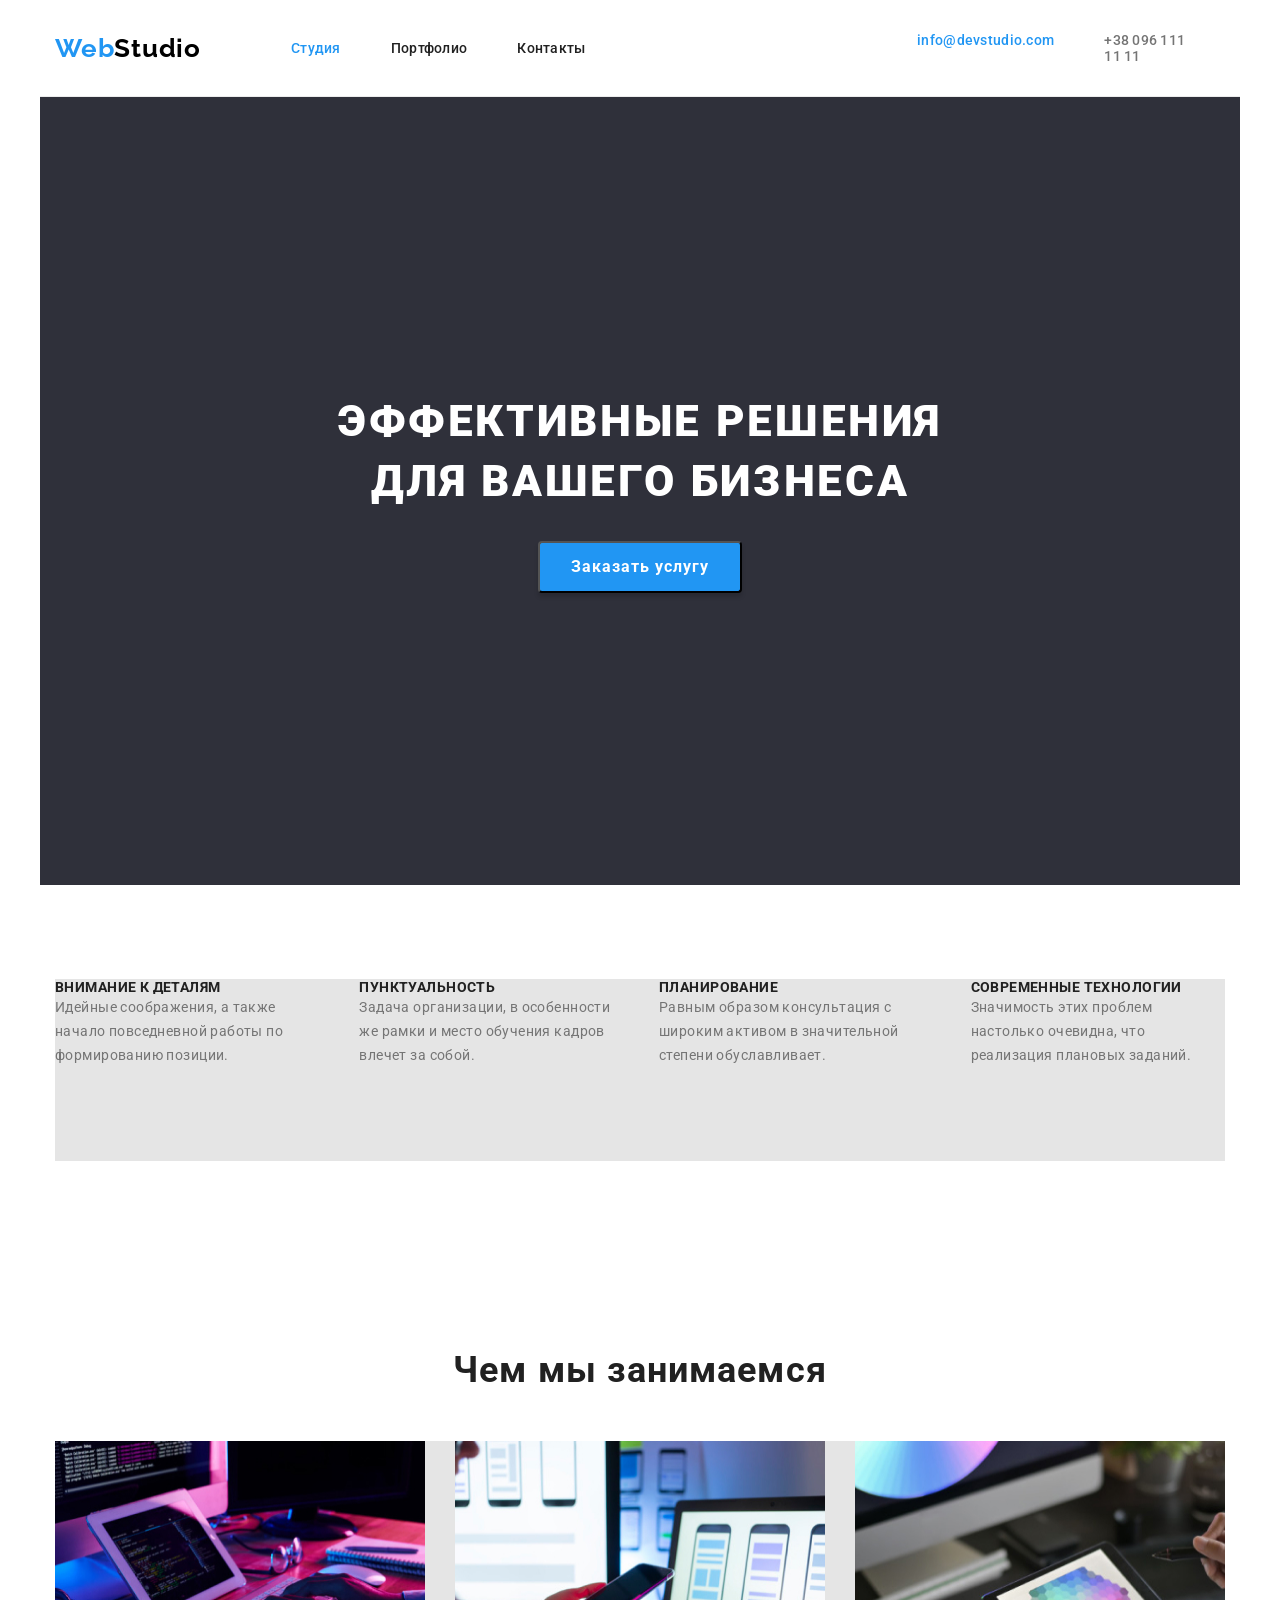
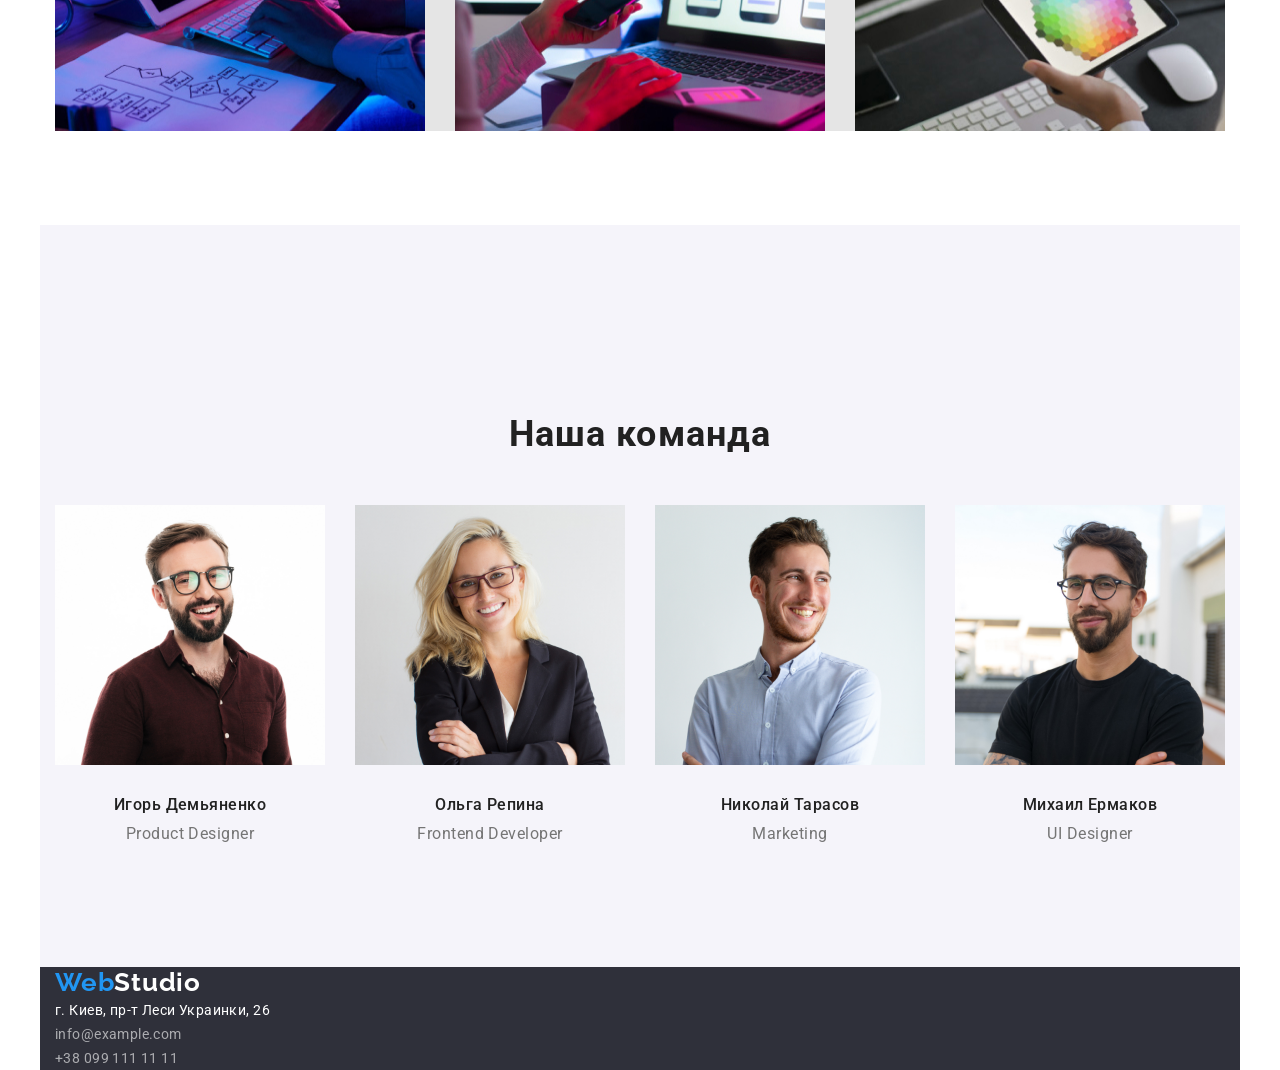
==== index.html @ 2b7ac7b2 "HW-03 draft one" ====
<!DOCTYPE html>
<html lang="ru">
  <head>
    <meta charset="UTF-8" />
    <meta http-equiv="X-UA-Compatible" content="IE=edge" />
    <meta name="viewport" content="width=device-width, initial-scale=1.0" />
    <title>WebStudio</title>
    <!-- Fonts start -->
    <link rel="preconnect" href="https://fonts.googleapis.com" />
    <link rel="preconnect" href="https://fonts.gstatic.com" crossorigin />
    <link
      href="https://fonts.googleapis.com/css2?family=Raleway:wght@700&family=Roboto:wght@400;500;700;900&display=swap"
      rel="stylesheet"
    />
    <!-- Fonts end -->
    <!-- Normalize start -->
    <link
      rel="stylesheet"
      href="https://cdnjs.cloudflare.com/ajax/libs/modern-normalize/1.1.0/modern-normalize.min.css"
      integrity="sha512-wpPYUAdjBVSE4KJnH1VR1HeZfpl1ub8YT/NKx4PuQ5NmX2tKuGu6U/JRp5y+Y8XG2tV+wKQpNHVUX03MfMFn9Q=="
      crossorigin="anonymous"
      referrerpolicy="no-referrer"
    />
    <!-- Normalize end -->
    <link rel="stylesheet" href="./scc/styles.css" />
  </head>
  <body>
    <!-- Header section -->
    <header class="header">
      <div class="container header-container">
        <a class="logo link" href="/" lang="en">Web<span class="lg">Studio</span></a>
        <nav class="header-nav">
          <ul class="header-list list">
            <li class="header-item">
              <a class="header-link header-link-current link" href="">Студия</a>
            </li>
            <li class="header-item">
              <a class="header-link link" href="./portfolio.html">Портфолио</a>
            </li>
            <li class="header-item">
              <a class="header-link link" href="">Контакты</a>
            </li>
          </ul>
        </nav>
        <ul class="header-cnt list">
          <li class="header-cnt item">
            <a class="header-mail header-link-current link" href="mailto:info@devstudio.com"
              >info@devstudio.com</a
            >
          </li>
          <li class="header-cnt item">
            <a class="header-phone link" href="tel:+380961111111">+38 096 111 11 11</a>
          </li>
        </ul>
      </div>
    </header>
    <!-- Main section-->
    <main>
      <!-- Hero section-->
      <section class="hero section">
        <div class="container ctn">
          <h1 class="main-title">
            Эффективные решения <br />
            для вашего бизнеса
          </h1>
          <button class="hero-btn" type="button">Заказать услугу</button>
        </div>
      </section>
      <!-- Features section-->
      <section class="features section">
        <div class="container">
          <!-- Логический подзаголовок СКРЫТ-->
          <h2 class="visually-hidden">Особенности</h2>
          <ul class="features-list list">
            <li class="features-item">
              <h3 class="features-subtitle">Внимание к деталям</h3>
              <p class="features-descript">
                Идейные соображения, а также начало повседневной работы по формированию позиции.
              </p>
            </li>
            <li class="features-item">
              <h3 class="features-subtitle">Пунктуальность</h3>
              <p class="features-descript">
                Задача организации, в особенности же рамки и место обучения кадров влечет за собой.
              </p>
            </li>
            <li class="features-item">
              <h3 class="features-subtitle">Планирование</h3>
              <p class="features-descript">
                Равным образом консультация с широким активом в значительной степени обуславливает.
              </p>
            </li>
            <li class="features-item">
              <h3 class="features-subtitle">Современные технологии</h3>
              <p class="features-descript">
                Значимость этих проблем настолько очевидна, что реализация плановых заданий.
              </p>
            </li>
          </ul>
        </div>
      </section>
      <!-- Affairs sektion-->
      <section class="affair section">
        <div class="container">
          <h2 class="affairs-title">Чем мы занимаемся</h2>
          <ul class="affairs-list list">
            <li class="affairs-list item">
              <img
                class="affairs-img"
                src="./images/affairs/box-1.jpg"
                alt="Разработка алгоритмов"
                width="370"
                height="290"
              />
            </li>
            <li class="affairs-list item">
              <img
                class="affairs-img"
                src="./images/affairs/box-2.jpg"
                alt="Разработка для гаджетов"
                width="370"
                height="290"
              />
            </li>
            <li class="affairs-list item">
              <img
                class="affairs-img"
                src="./images/affairs/box-3.jpg"
                alt="Подбор цветовой гаммы"
                width="370"
                height="290"
              />
            </li>
          </ul>
        </div>
      </section>
      <!-- Team section-->
      <section class="team section">
        <div class="container">
          <h2 class="team-title">Наша команда</h2>
          <ul class="team-list list">
            <li class="team-list-item">
              <img
                class="team-img"
                src="./images/team/member-1.jpg"
                alt=""
                width="270"
                height="260"
              />
              <div class="team-wrapper">
                <h3 class="team-list-subtitle">Игорь Демьяненко</h3>
                <p class="team-descript" lang="en">Product Designer</p>
              </div>
            </li>
            <li class="team-list-item">
              <img
                class="team-img"
                src="./images/team/member-2.jpg"
                alt=""
                width="270"
                height="260"
              />
              <div class="team-wrapper">
                <h3 class="team-list-subtitle">Ольга Репина</h3>
                <p class="team-descript" lang="en">Frontend Developer</p>
              </div>
            </li>
            <li class="team-list-item">
              <img
                class="team-img"
                src="./images/team/member-3.jpg"
                alt=""
                width="270"
                height="260"
              />
              <div class="team-wrapper">
                <h3 class="team-list-subtitle">Николай Тарасов</h3>
                <p class="team-descript" lang="en">Marketing</p>
              </div>
            </li>
            <li class="team-list-item">
              <img
                class="team-img"
                src="./images/team/member-4.jpg"
                alt=""
                width="270"
                height="260"
              />
              <div class="team-wrapper">
                <h3 class="team-list-subtitle">Михаил Ермаков</h3>
                <p class="team-descript" lang="en">UI Designer</p>
              </div>
            </li>
          </ul>
        </div>
      </section>
    </main>
    <!-- Footer section -->
    <footer class="footer">
      <div class="container">
        <a class="logo link" href="/" lang="en">Web<span class="f-lg">Studio</span></a>
        <address class="address">
          <ul class="address-list list">
            <li class="address-item">
              <a href="" class="address-add ft-lk-current link">г. Киев, пр-т Леси Украинки, 26</a>
            </li>
            <li class="address-item">
              <a class="address-mail ft-lk-current link" href="mailto:info@example.com"
                >info@example.com</a
              >
            </li>
            <li class="address-item">
              <a class="address-phone ft-lk-current link" href="tel:+380991111111"
                >+38 099 111 11 11</a
              >
            </li>
          </ul>
        </address>
      </div>
    </footer>
  </body>
</html>
---- scc/styles.css ----
:root {
    /* fonts */
    --main-font: "Roboto", sans-serif;
    --secondary-font: "Raleway", sans-serif;

    /* text colors */
    --main-txt-cl:#212121;
    --secondary-cl: #757575;
    --accent-cl:#2196F3;
    --btn-txt-cl:#ffffff;

    /* bg colors */
    --light-bg-cl: #E5E5E5;
    --blond-bg-cl: #F5F4FA;
    --dark-bg-cl: #2F303A;
    
    /* other */

}
body{
    font-family: var(--main-font);
    color: var(--main-txt-cl);
}

    /* reset styles */
    h1,
    h2,
    h3,
    h4,
    h5,
    h6,
    p {
        margin: 0;
    }

    img {
    display: block;
    }

.link {
    text-decoration: none;
    color: currentColor;
}

.list {
    list-style: none; 
    padding: 0;
    margin: 0;
}


/* base styles */
.container {
    width: 1200px;
    padding-right: 15px;
    padding-left: 15px;
    margin-right: auto;
    margin-left: auto;

    /* outline: 2px solid red;
    outline-offset: -2px; */
}    

.section {
    padding-top: 94px;
    padding-bottom: 94px;
    /* margin: 0; */
    /* box-sizing: border-box; */
    /* outline: 8px solid rgb(71, 77, 255); */
}

.visually-hidden {
  position: absolute;
  width: 1px;
  height: 1px;
  margin: -1px;
  border: 0;
  padding: 0;
  
  white-space: nowrap;
  clip-path: inset(100%);
  clip: rect(0 0 0 0);
  overflow: hidden;
}

 /* 
==================
     Header
=================
*/ 

.header-container {
    display: flex;
    align-items: center;

    border-bottom-width: 1px;
    border-bottom-style: solid;
    border-bottom-color: #ECECEC;
}

.logo {
    margin-right: 90px;
    /* margin-left: 200px; */
    font-family: var(--secondary-font);
    font-weight: 700;
    font-size: 26px;
    line-height: calc(31 / 26);
    letter-spacing: 0.03em;
    color: var(--accent-cl);
} 

.lg{
    color: #000000;
} 

.header-nav{
    /* margin-right: 330px; */
    margin-right: auto;     
}

.header-list {
    display: flex;
    gap: 50px;
}

/* заменим на gap  в header-list */
/* .header-item {
    margin-right: 50px;
}

.header-item:last-child {
    margin-right: 0;
} */

.header-cnt {
    display: flex;
}

.header-link,
.header-mail {
    padding-top: 32px;
    padding-bottom: 32px;
    font-weight: 500;
    font-size: 14px;
    line-height: calc(16 / 14);
    letter-spacing: 0.02em;
    color: var(--main-txt-cl);
}

.header-link:hover,
.header-link:focus, 
.header-phone:hover,
.header-phone:focus {
    color: var(--accent-cl);
}

.header-link-current {
    color: var(--accent-cl);
}

.header-phone {
    padding-top: 32px;
    padding-bottom: 32px;
    font-weight: 500;
    font-size: 14px;
    line-height: calc(16 / 14);
    letter-spacing: 0.02em; 
    color: var(--secondary-cl);
}

.header-mail {
    margin-right: 50px;
}

/* 
     MAIN
==================
Hero section
=================
*/ 

.hero {
    /* height: 600px; */
    /* text-align: center; */
    /* padding: 200px 200px; */
    /* height: 600px; */
    /* margin-bottom: 97px; */
    width: 1200px;
    margin-right: auto;
    margin-left: auto;

    background-color: var(--dark-bg-cl);         
}

.ctn {
    height: 600px;
    text-align: center;
    /* outline: 2px solid teal; */    
}

.main-title {
    padding-top: 200px;
    /* padding-bottom: 280px; */
    margin-bottom: 30px;
    font-weight: 900;
    font-size: 44px;
    line-height: calc(60 / 44);     
    letter-spacing: 0.06em;
    text-transform: uppercase; 
    color: #FFFFFF;
}

.hero-btn:hover,
.hero-btn:focus {
    visibility: hidden;
}
/* кнопка не наследует шрифты */
.hero-btn {
    max-width: 250px;
    min-width: 200px;
    min-height: 50px;
    padding: 9px 31px; 
    /* margin-top: 30px; */
    font-family: inherit;
    font-weight: 700;
    font-size: 16px;
    line-height: calc(30 / 16);    
    /* text-align: center; */
    letter-spacing: 0.06em;
    color: var(--btn-txt-cl);
    background-color: var(--accent-cl);
    cursor: pointer;  

    box-shadow: 0px 4px 4px rgba(0, 0, 0, 0.15);    
    border-radius: 4px; 
}


 
 /* ============
 Features section
=================
*/  

.features {
    width: 1200px;
    margin-right: auto;
    margin-left: auto;
}

.features-list {
    display: flex;
    /* justify-content: space-between;  */
    gap: 30px;
    background-color: var(--light-bg-cl);

    /* padding-top: 97px;
    padding-bottom: 94px; 
    width: 1200px;
    Width: 1170px;
    margin-right: auto;
    margin-left: auto;  */
}


.ftr-items {
    text-align: justify;  
    padding: 0;
    /* justify-content: space-between; */
    align-items: center;
} 

.features-subtitle {
    font-weight: 700;
    font-size: 14px;
    line-height: calc (16 \ 14);
    letter-spacing: 0.03em;
    text-transform: uppercase;
    color: var(--main-txt-cl);
}
 
.features-descript { 
    padding-bottom: 94px;
    /* font-weight: 400; */
    font-size: 14px;
    line-height: calc(24 / 14);
    letter-spacing: 0.03em; 
    color: var(--secondary-cl);
}

/* 
==================
 Affairs section
=================
*/ 

.affair {
    width: 1200px;

    margin-right: auto;
    margin-left: auto;
}

.affairs-list {
    display: flex;
    gap: 30px;
    /* padding-top: 94px;
    padding-bottom: 94px; */
    background-color: var(--light-bg-cl);
}

.affairs-title {
margin-bottom: 50px;
font-weight: 700;
font-size: 36px;
line-height: calc(42 / 36);
text-align: center;
letter-spacing: 0.03em;
color: var(--main-txt-cl);
}
/*   
.affairs-img {
    margin-bottom: 94px;
} */

/* 
==================
 team section
=================
*/

.team {
    width: 1200px;
    margin-right: auto;
    margin-left: auto;
    background-color: var(--blond-bg-cl);
}

.team-list {
    display: flex;
    gap: 30px;
}

.team-title {
    margin-top: 94px;
    margin-bottom: 50px; 
    font-weight: 700;
    font-size: 36px;
    line-height: calc(42 / 36);
    text-align: center;
    letter-spacing: 0.03em;
    color: var(--main-txt-cl);
}

/* .tl-item {
    width: 270px;
    height: 370px;
    text-align: center;      
} */

/* .team-img {
    margin-bottom: 0;
}  */

.team-wrapper{
    padding-top: 30px;
    padding-right: 5px;
    padding-bottom: 30px;
    padding-left: 5px; 

    text-align: center;  
    /* outline: 2px solid green; */
} 



.team-list-subtitle {
    margin-bottom: 10px;
    font-weight: 500;
    font-size: 16px;
    line-height: calc(19 / 16);
    /* text-align: center; */
    letter-spacing: 0.03em;
    color: var(--main-txt-cl);
}

.team-descript {
    /* font-weight: 400; */
    font-size: 16px;
    line-height: calc(19 / 16);
    /* text-align: center; */
    letter-spacing: 0.03em; 
    color: var(--secondary-cl);
} 

/* 
==================
 footer
=================
*/ 
.footer {
    width: 1200px;
    margin-right: auto;
    margin-left: auto;
    background-color: var(--dark-bg-cl);
}

/* .logo {
    font-weight: 700;
    font-size: 26px;
    line-height: cacl(31 / 26);
    letter-spacing: 0.03em;
    color: #2196F3;
} */

.f-lg {
    color: #FFFFFF;
}

.address{
    font-style: normal;
    /* visibility: hidden; */
}

.address-add {
    /* font-weight: 400; */
    font-size: 14px;
    line-height:calc(24 / 14);
    letter-spacing: 0.03em;
    color: #FFFFFF;
}

.address-mail,
.address-phone {
    /* font-weight: 400; */
    font-size: 14px;
    line-height: calc(24 / 14);
    letter-spacing: 0.03em;
    color: rgba(255, 255, 255, 0.6);
}

.address-add:hover,
.address-add:focus, 
.address-mail:hover,
.address-mail:focus, 
.address-phone:hover,
.address-phone:focus {
    color: var(--accent-cl);
}

/* 
==================
==================
 Portfolio page
=================
    Main section
================== 
    Portfolio section
==================
    fiters part
==================   
*/

.portfolio {
    width: 1200px;
    margin-right: auto;
    margin-left: auto;
    background-color: var(--blond-bg-cl);
}

.filters-list {
    display: flex;
    gap: 8px;
    /* width: 611px; */
    height: 54px;
    justify-content: center;
    /* width: 610px;
    height: 55px; */
    /* justify-content: space-between; */
    /* align-items: flex-start;  */
    margin-top: 0;
    margin-bottom: 0;
    }

.fl-btn {
    font-family: inherit;
    font-weight: 500;
    font-size: 16px;
    line-height: calc(26 / 16);
    text-align: center;
    letter-spacing: 0.03em;
    color: var(--main-txt-cl);
    background: var(--blond-bg-cl);
    cursor: pointer;
    display: inline-block;
    /* max-width: 100px;
    min-width: 70px;
    min-height: 40px;      */
    box-shadow: 0px 3px 1px rgba(0, 0, 0, 0.1), 0px 1px 2px rgba(0, 0, 0, 0.08), 0px 2px 2px rgba(0, 0, 0, 0.12);
    padding: 5px 21px;
    border-radius: 4px;    
    /* margin-right: 0px; */
} 

.fl-btn:hover,
.fl-btn:focus {
    color: var(--btn-txt-cl);
    background-color: var(--accent-cl);    
}



/* 
==================
    projects part
=================
*/ 

.pf-lists {
  display: flex;
  /* Make a flex container multiline */
  flex-wrap: wrap;
  /* Set gap between rows and columns */
  gap: 30px;
  padding: 0;
  list-style: none;
}

.wrapper{
    padding-top: 30px;
    padding-right: 5px;
    padding-bottom: 30px;
    padding-left: 5px;

    border-bottom-width: 1px;
    border-bottom-style: solid;
    border-bottom-color: #EEEEEE;
    
    /* outline: 2px solid green; */
}

.item {
  /*  Set the width of the elements  */
  flex-basis: calc((100% - 60px) / 3);
  
  /* padding: 10px;
  background-color: #fff;
  border-radius: 4px;
  box-shadow: 0px 2px 1px -1px rgba(0, 0, 0, 0.2),
    0px 1px 1px 0px rgba(0, 0, 0, 0.14), 0px 1px 3px 0px rgba(0, 0, 0, 0.12); */
}




.pf-list-subtitle {
    font-weight: 700;
    font-size: 18px;
    line-height: calc(36 /18);
    letter-spacing: 0.06em;
    color: var(--main-txt-cl);
}

.pf-descript {
    /* font-weight: 400; */
    font-size: 16px;
    line-height: calc(30 / 16); 
    letter-spacing: 0.03em; 
    color: var(--secondary-cl);
}
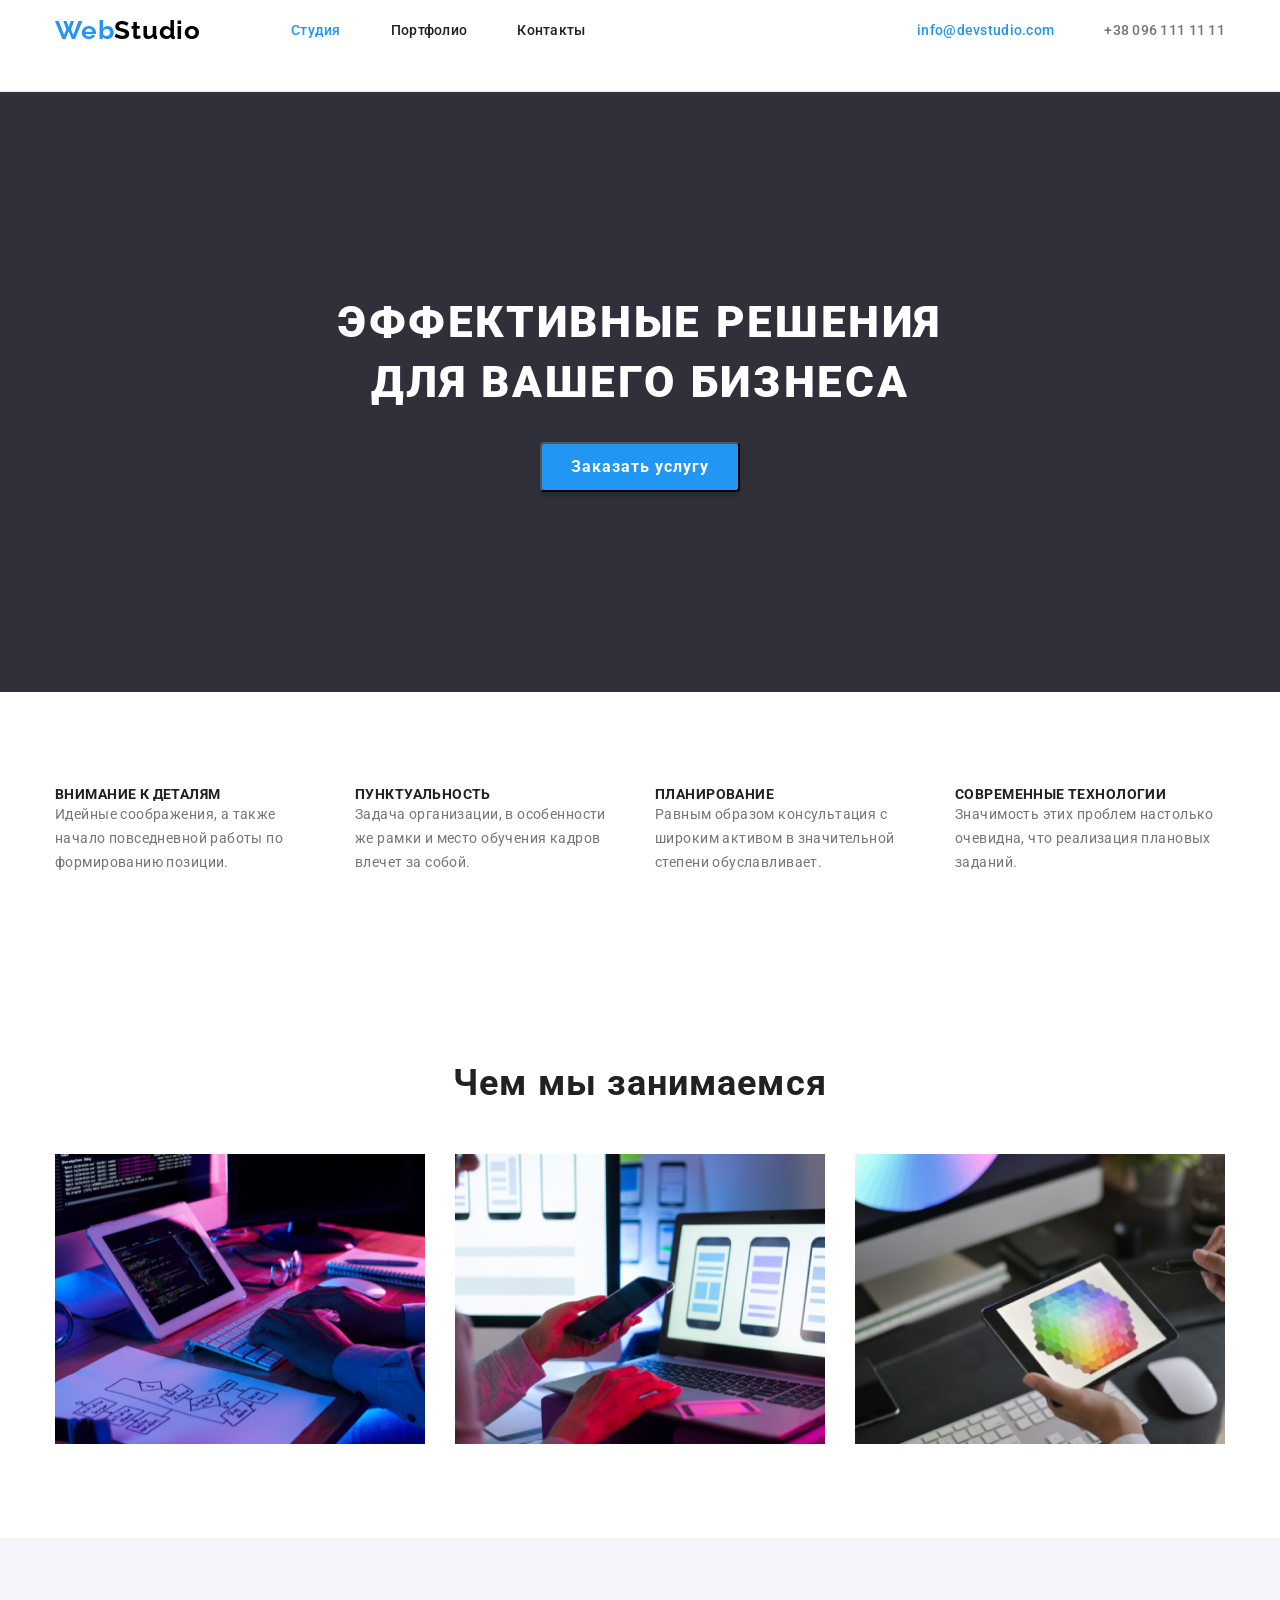
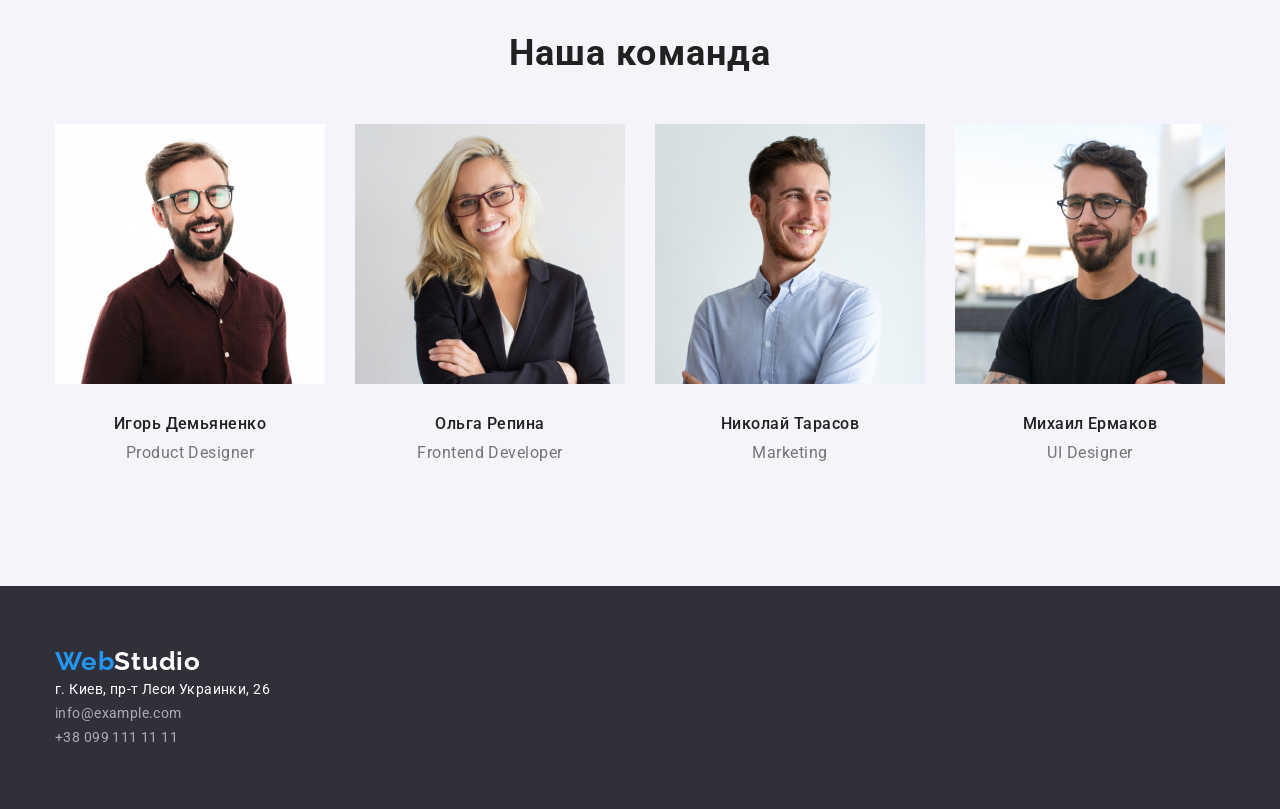
==== commit f13f00b4: "hw-03 draft two" ====
--- a/index.html
+++ b/index.html
@@ -43,12 +43,12 @@
           </ul>
         </nav>
         <ul class="header-cnt list">
-          <li class="header-cnt item">
+          <li class="header-cnt-item">
             <a class="header-mail header-link-current link" href="mailto:info@devstudio.com"
               >info@devstudio.com</a
             >
           </li>
-          <li class="header-cnt item">
+          <li class="header-cnt-item">
             <a class="header-phone link" href="tel:+380961111111">+38 096 111 11 11</a>
           </li>
         </ul>
--- a/scc/styles.css
+++ b/scc/styles.css
@@ -64,8 +64,7 @@
 .section {
     padding-top: 94px;
     padding-bottom: 94px;
-    /* margin: 0; */
-    /* box-sizing: border-box; */
+   
     /* outline: 8px solid rgb(71, 77, 255); */
 }
 
@@ -89,13 +88,17 @@
 =================
 */ 
 
-.header-container {
-    display: flex;
-    align-items: center;
-
+.header {
+    padding-top: 15px;
+    padding-bottom: 45px;
     border-bottom-width: 1px;
     border-bottom-style: solid;
     border-bottom-color: #ECECEC;
+}
+
+.header-container {
+    display: flex;
+    align-items: center;
 }
 
 .logo {
@@ -122,15 +125,6 @@
     display: flex;
     gap: 50px;
 }
-
-/* заменим на gap  в header-list */
-/* .header-item {
-    margin-right: 50px;
-}
-
-.header-item:last-child {
-    margin-right: 0;
-} */
 
 .header-cnt {
     display: flex;
@@ -180,26 +174,21 @@
 */ 
 
 .hero {
-    /* height: 600px; */
-    /* text-align: center; */
-    /* padding: 200px 200px; */
-    /* height: 600px; */
-    /* margin-bottom: 97px; */
-    width: 1200px;
-    margin-right: auto;
-    margin-left: auto;
+    padding-top: 200px;
+    padding-bottom: 200px;   
 
     background-color: var(--dark-bg-cl);         
 }
 
 .ctn {
-    height: 600px;
-    text-align: center;
-    /* outline: 2px solid teal; */    
+    height: 200px;
+    width: 700px;
+    text-align: center;  
+    /* outline: 2px solid teal;     */
 }
 
 .main-title {
-    padding-top: 200px;
+    /* padding-top: 200px; */
     /* padding-bottom: 280px; */
     margin-bottom: 30px;
     font-weight: 900;
@@ -219,7 +208,7 @@
     max-width: 250px;
     min-width: 200px;
     min-height: 50px;
-    padding: 9px 31px; 
+    /* padding: 9px 31px;  */
     /* margin-top: 30px; */
     font-family: inherit;
     font-weight: 700;
@@ -235,40 +224,21 @@
     border-radius: 4px; 
 }
 
-
  
  /* ============
  Features section
 =================
 */  
 
-.features {
-    width: 1200px;
-    margin-right: auto;
-    margin-left: auto;
-}
-
 .features-list {
     display: flex;
-    /* justify-content: space-between;  */
     gap: 30px;
-    background-color: var(--light-bg-cl);
-
-    /* padding-top: 97px;
-    padding-bottom: 94px; 
-    width: 1200px;
-    Width: 1170px;
-    margin-right: auto;
-    margin-left: auto;  */
-}
-
-
-.ftr-items {
-    text-align: justify;  
-    padding: 0;
-    /* justify-content: space-between; */
-    align-items: center;
-} 
+    /* background-color: var(--light-bg-cl); */
+}
+
+.features-item {
+    width: 270px;
+}
 
 .features-subtitle {
     font-weight: 700;
@@ -280,8 +250,6 @@
 }
  
 .features-descript { 
-    padding-bottom: 94px;
-    /* font-weight: 400; */
     font-size: 14px;
     line-height: calc(24 / 14);
     letter-spacing: 0.03em; 
@@ -294,19 +262,10 @@
 =================
 */ 
 
-.affair {
-    width: 1200px;
-
-    margin-right: auto;
-    margin-left: auto;
-}
-
 .affairs-list {
     display: flex;
     gap: 30px;
-    /* padding-top: 94px;
-    padding-bottom: 94px; */
-    background-color: var(--light-bg-cl);
+   /* background-color: var(--light-bg-cl); */
 }
 
 .affairs-title {
@@ -318,10 +277,6 @@
 letter-spacing: 0.03em;
 color: var(--main-txt-cl);
 }
-/*   
-.affairs-img {
-    margin-bottom: 94px;
-} */
 
 /* 
 ==================
@@ -330,10 +285,7 @@
 */
 
 .team {
-    width: 1200px;
-    margin-right: auto;
-    margin-left: auto;
-    background-color: var(--blond-bg-cl);
+   background-color: var(--blond-bg-cl);
 }
 
 .team-list {
@@ -342,7 +294,6 @@
 }
 
 .team-title {
-    margin-top: 94px;
     margin-bottom: 50px; 
     font-weight: 700;
     font-size: 36px;
@@ -351,16 +302,6 @@
     letter-spacing: 0.03em;
     color: var(--main-txt-cl);
 }
-
-/* .tl-item {
-    width: 270px;
-    height: 370px;
-    text-align: center;      
-} */
-
-/* .team-img {
-    margin-bottom: 0;
-}  */
 
 .team-wrapper{
     padding-top: 30px;
@@ -371,8 +312,6 @@
     text-align: center;  
     /* outline: 2px solid green; */
 } 
-
-
 
 .team-list-subtitle {
     margin-bottom: 10px;
@@ -399,9 +338,8 @@
 =================
 */ 
 .footer {
-    width: 1200px;
-    margin-right: auto;
-    margin-left: auto;
+    padding-top: 60px;
+    padding-bottom: 60px;
     background-color: var(--dark-bg-cl);
 }
 
@@ -461,28 +399,18 @@
 ==================   
 */
 
-.portfolio {
-    width: 1200px;
-    margin-right: auto;
-    margin-left: auto;
-    background-color: var(--blond-bg-cl);
-}
-
 .filters-list {
     display: flex;
     gap: 8px;
     /* width: 611px; */
     height: 54px;
     justify-content: center;
-    /* width: 610px;
-    height: 55px; */
-    /* justify-content: space-between; */
-    /* align-items: flex-start;  */
     margin-top: 0;
-    margin-bottom: 0;
+    margin-bottom: 50px;
     }
 
 .fl-btn {
+    /* height: 38px; */
     font-family: inherit;
     font-weight: 500;
     font-size: 16px;
@@ -493,13 +421,10 @@
     background: var(--blond-bg-cl);
     cursor: pointer;
     display: inline-block;
-    /* max-width: 100px;
-    min-width: 70px;
-    min-height: 40px;      */
+   
     box-shadow: 0px 3px 1px rgba(0, 0, 0, 0.1), 0px 1px 2px rgba(0, 0, 0, 0.08), 0px 2px 2px rgba(0, 0, 0, 0.12);
     padding: 5px 21px;
     border-radius: 4px;    
-    /* margin-right: 0px; */
 } 
 
 .fl-btn:hover,
@@ -507,7 +432,6 @@
     color: var(--btn-txt-cl);
     background-color: var(--accent-cl);    
 }
-
 
 
 /* 
@@ -527,15 +451,26 @@
 }
 
 .wrapper{
-    padding-top: 30px;
-    padding-right: 5px;
-    padding-bottom: 30px;
-    padding-left: 5px;
+    padding-top: 20px;
+    padding-right: 24px;
+    padding-bottom: 20px;
+    padding-left: 24px; 
+
+    border-top-width: 1px;
+    border-top-style: solid;
+    border-top-color: #EEEEEE;
+
+    border-right-width: 1px;
+    border-right-style: solid;
+    border-right-color: #EEEEEE;
 
     border-bottom-width: 1px;
     border-bottom-style: solid;
     border-bottom-color: #EEEEEE;
-    
+
+    border-left-width: 1px;
+    border-left-style: solid;
+    border-left-color: #EEEEEE;     
     /* outline: 2px solid green; */
 }
 
@@ -543,16 +478,8 @@
   /*  Set the width of the elements  */
   flex-basis: calc((100% - 60px) / 3);
   
-  /* padding: 10px;
-  background-color: #fff;
-  border-radius: 4px;
-  box-shadow: 0px 2px 1px -1px rgba(0, 0, 0, 0.2),
-    0px 1px 1px 0px rgba(0, 0, 0, 0.14), 0px 1px 3px 0px rgba(0, 0, 0, 0.12); */
-}
-
-
-
-
+}
+ 
 .pf-list-subtitle {
     font-weight: 700;
     font-size: 18px;
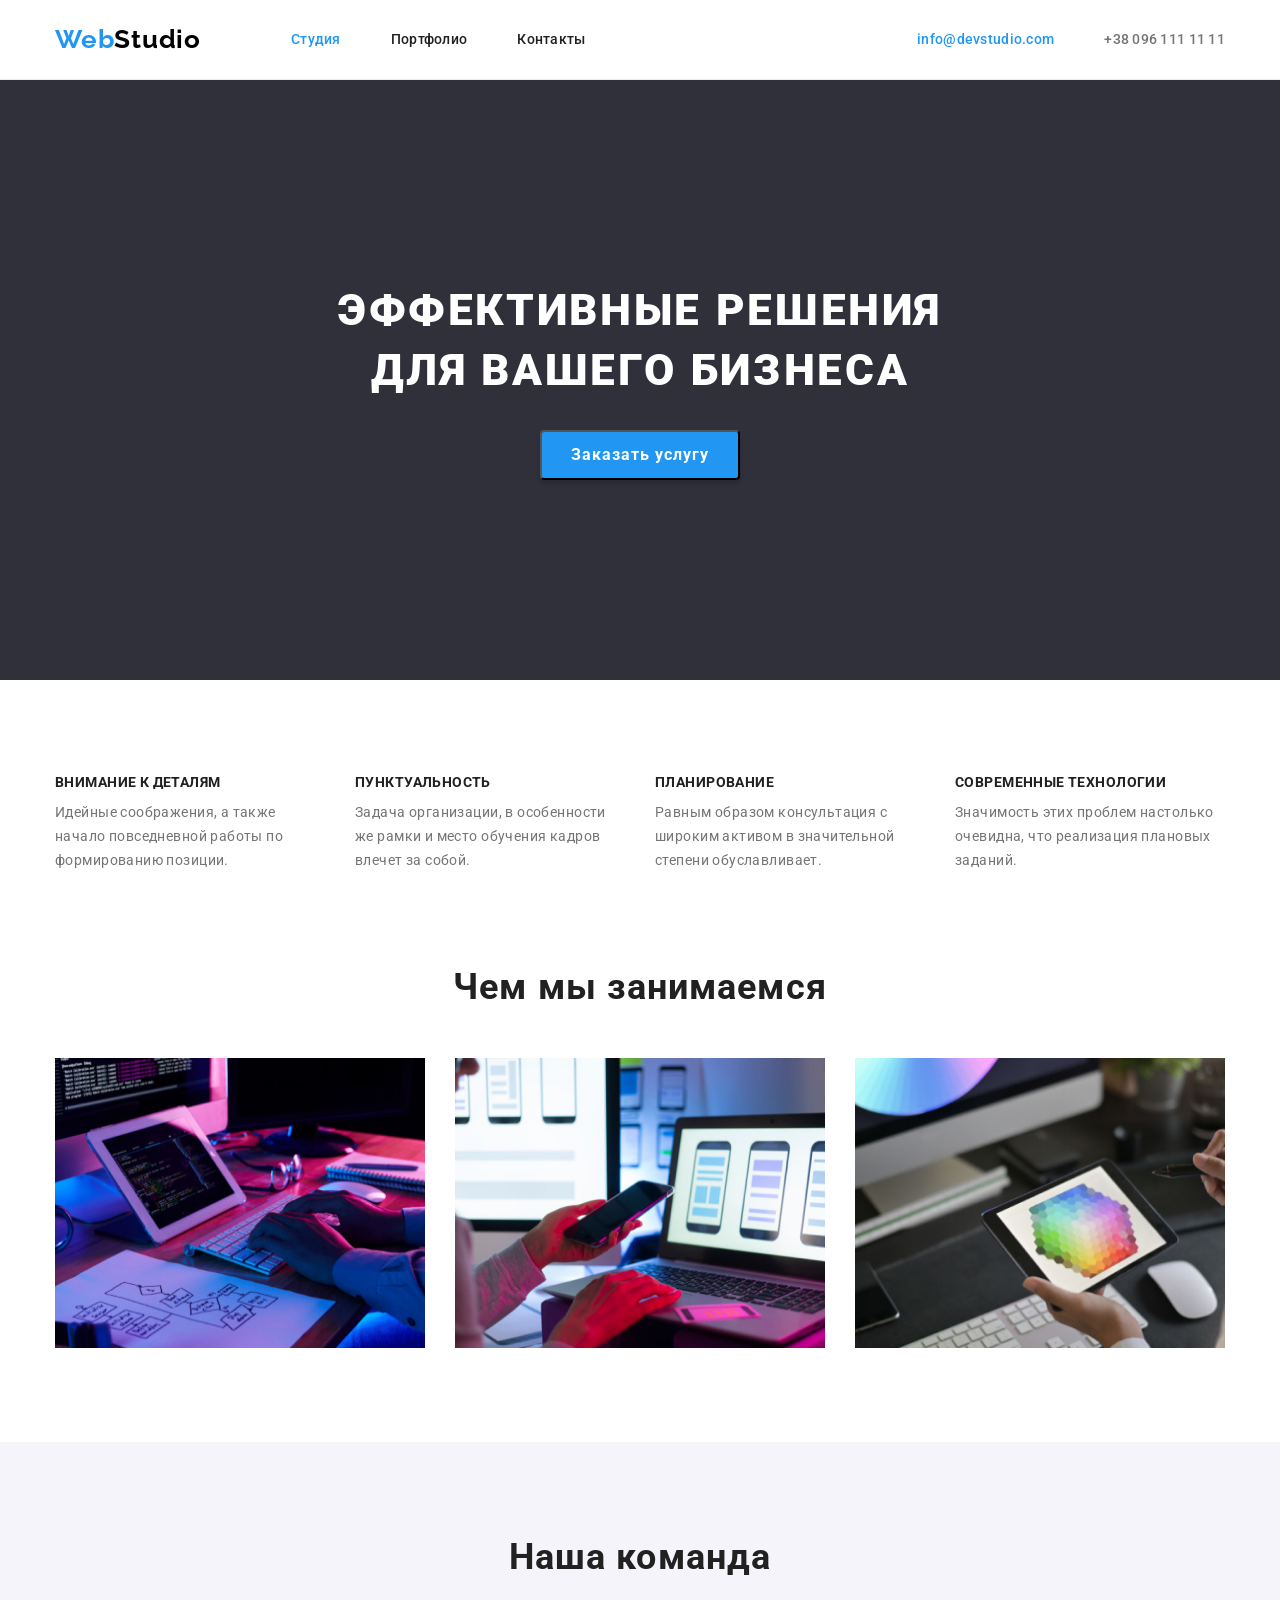
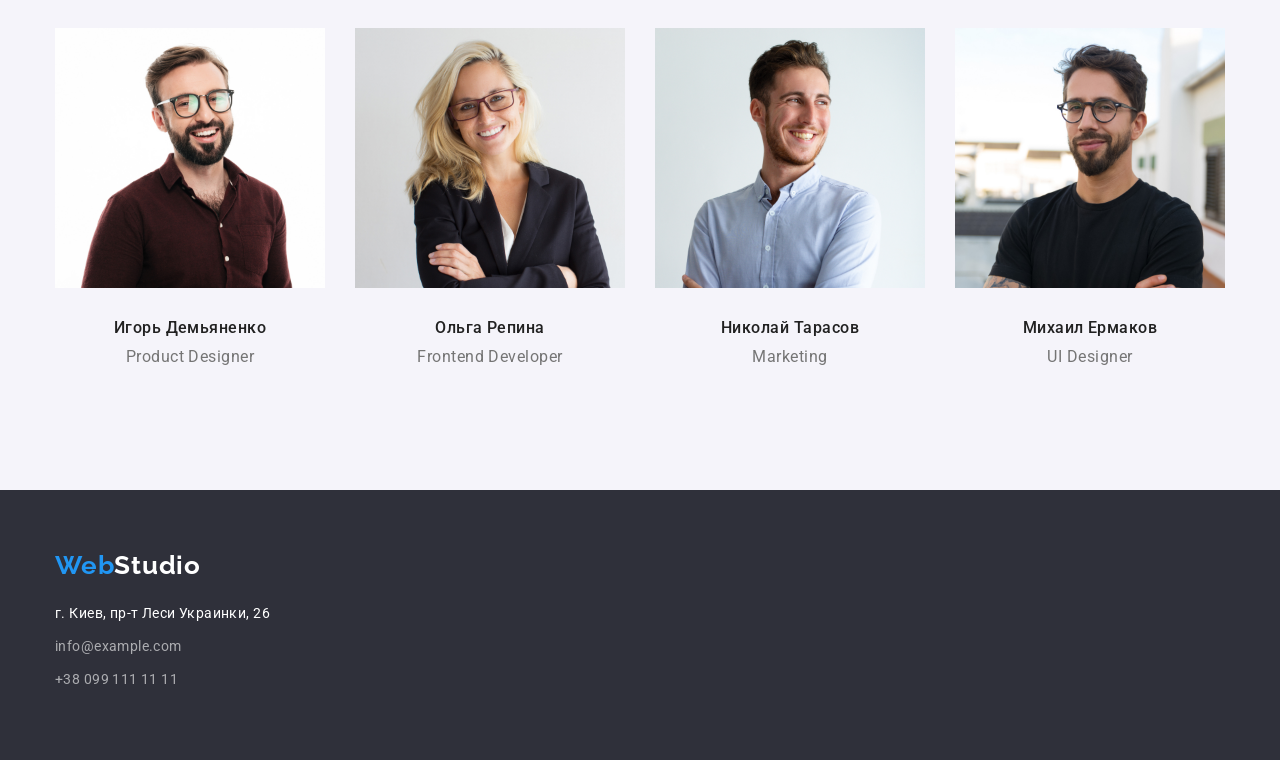
==== commit 90263482: "hw-03 draft three" ====
--- a/index.html
+++ b/index.html
@@ -198,7 +198,7 @@
     <!-- Footer section -->
     <footer class="footer">
       <div class="container">
-        <a class="logo link" href="/" lang="en">Web<span class="f-lg">Studio</span></a>
+        <a class="logo link ftr" href="/" lang="en">Web<span class="f-lg">Studio</span></a>
         <address class="address">
           <ul class="address-list list">
             <li class="address-item">
--- a/scc/styles.css
+++ b/scc/styles.css
@@ -89,8 +89,8 @@
 */ 
 
 .header {
-    padding-top: 15px;
-    padding-bottom: 45px;
+    padding-top: 24px;
+    padding-bottom: 24px;
     border-bottom-width: 1px;
     border-bottom-style: solid;
     border-bottom-color: #ECECEC;
@@ -241,6 +241,7 @@
 }
 
 .features-subtitle {
+    margin-bottom: 10px;
     font-weight: 700;
     font-size: 14px;
     line-height: calc (16 \ 14);
@@ -261,6 +262,10 @@
  Affairs section
 =================
 */ 
+
+.affair {
+    padding-top: 0;
+}
 
 .affairs-list {
     display: flex;
@@ -351,13 +356,26 @@
     color: #2196F3;
 } */
 
+.ftr{
+    margin-bottom: 20px;
+}
+
 .f-lg {
     color: #FFFFFF;
 }
 
+/* .ftr{
+    margin-bottom: 20px;
+} */
+
 .address{
+    margin-top: 20px;
     font-style: normal;
     /* visibility: hidden; */
+}
+
+.address-item {
+    margin-bottom: 9px;
 }
 
 .address-add {
@@ -403,7 +421,7 @@
     display: flex;
     gap: 8px;
     /* width: 611px; */
-    height: 54px;
+    /* height: 54px; */
     justify-content: center;
     margin-top: 0;
     margin-bottom: 50px;
@@ -481,6 +499,7 @@
 }
  
 .pf-list-subtitle {
+    margin-bottom: 4px;
     font-weight: 700;
     font-size: 18px;
     line-height: calc(36 /18);
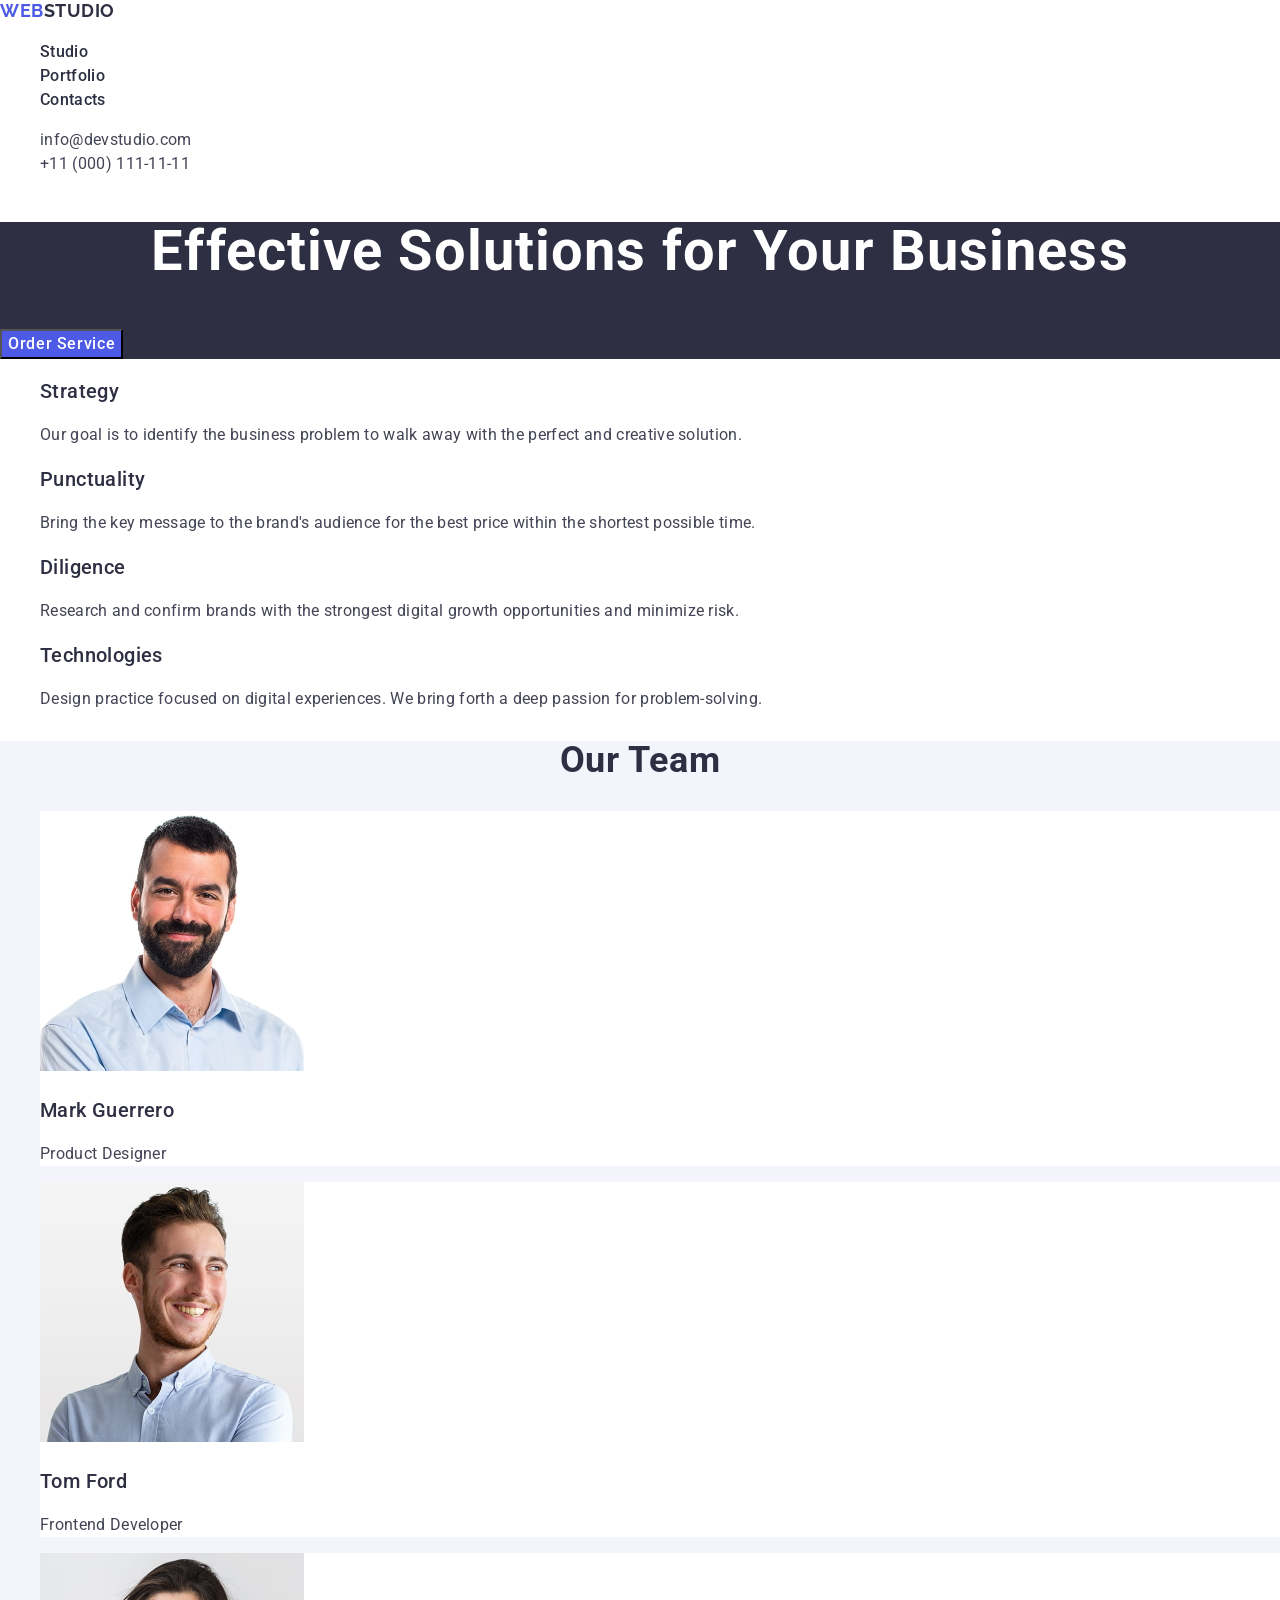
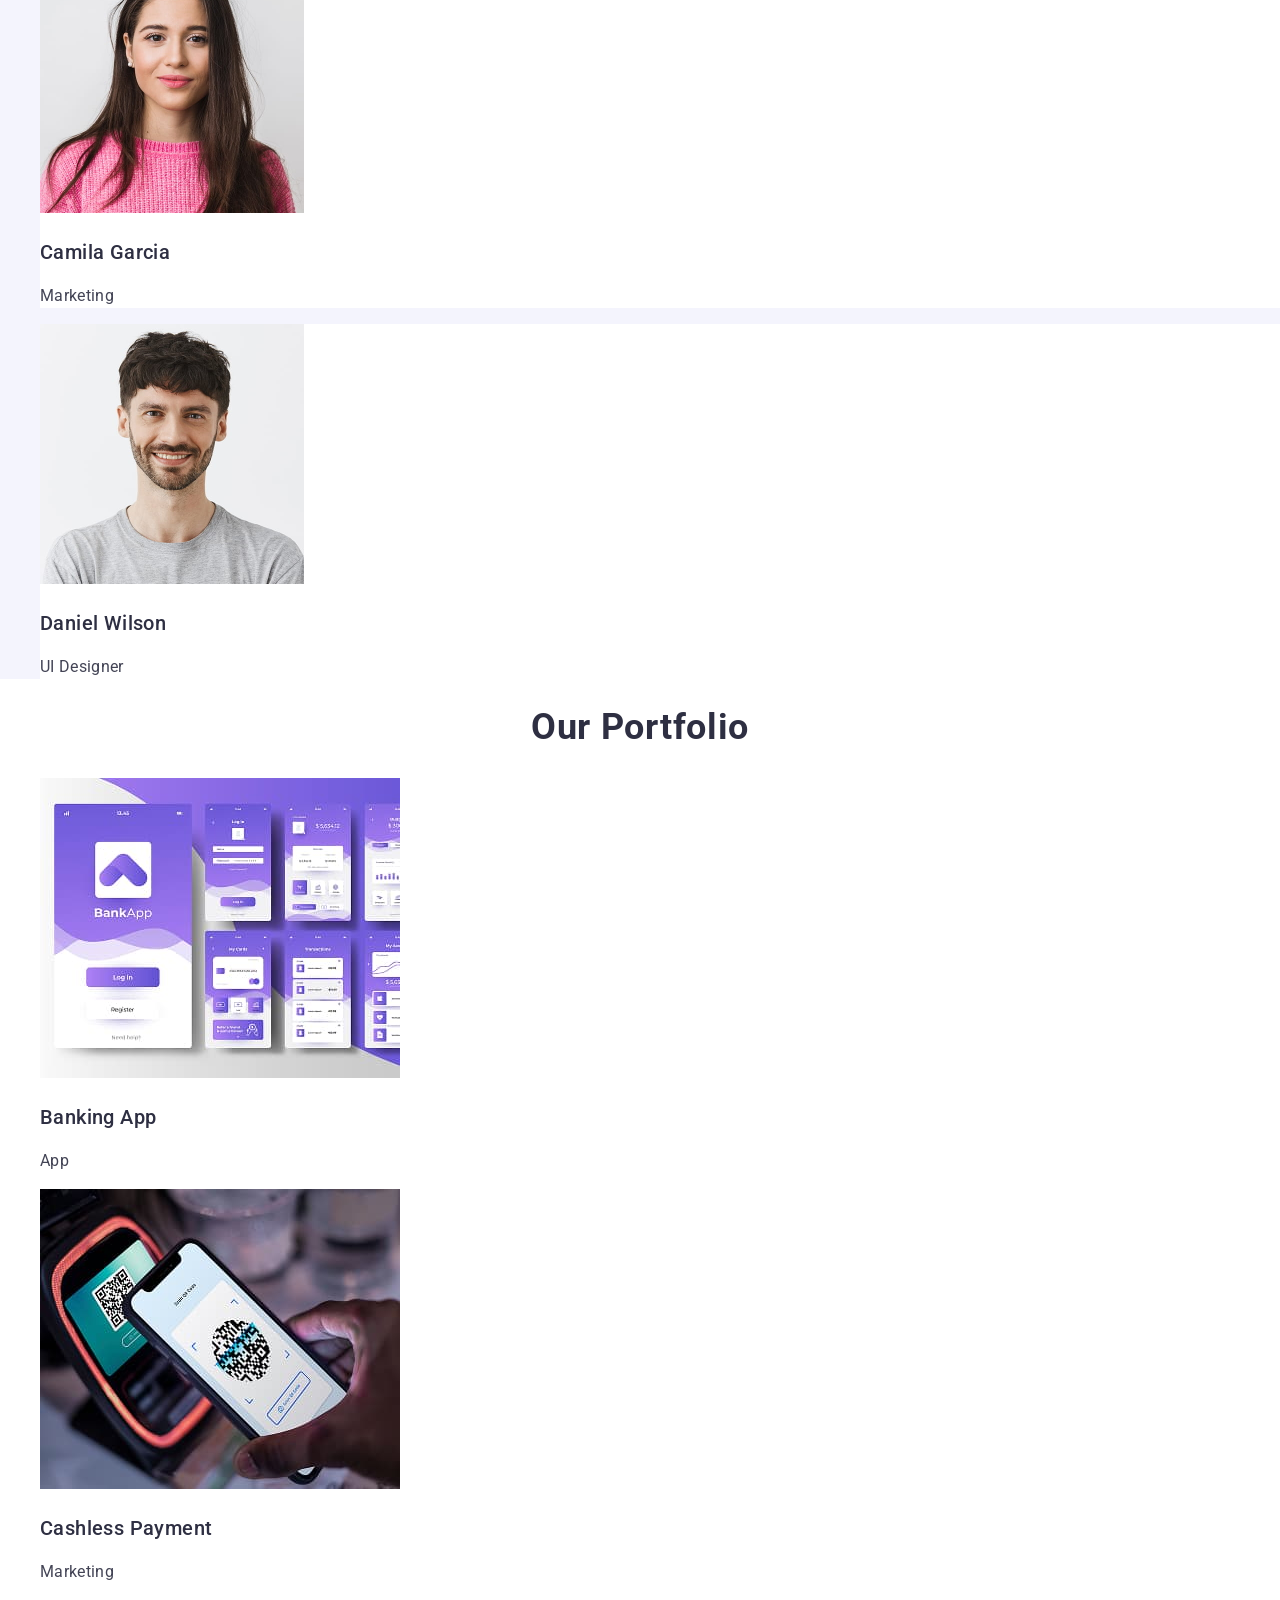
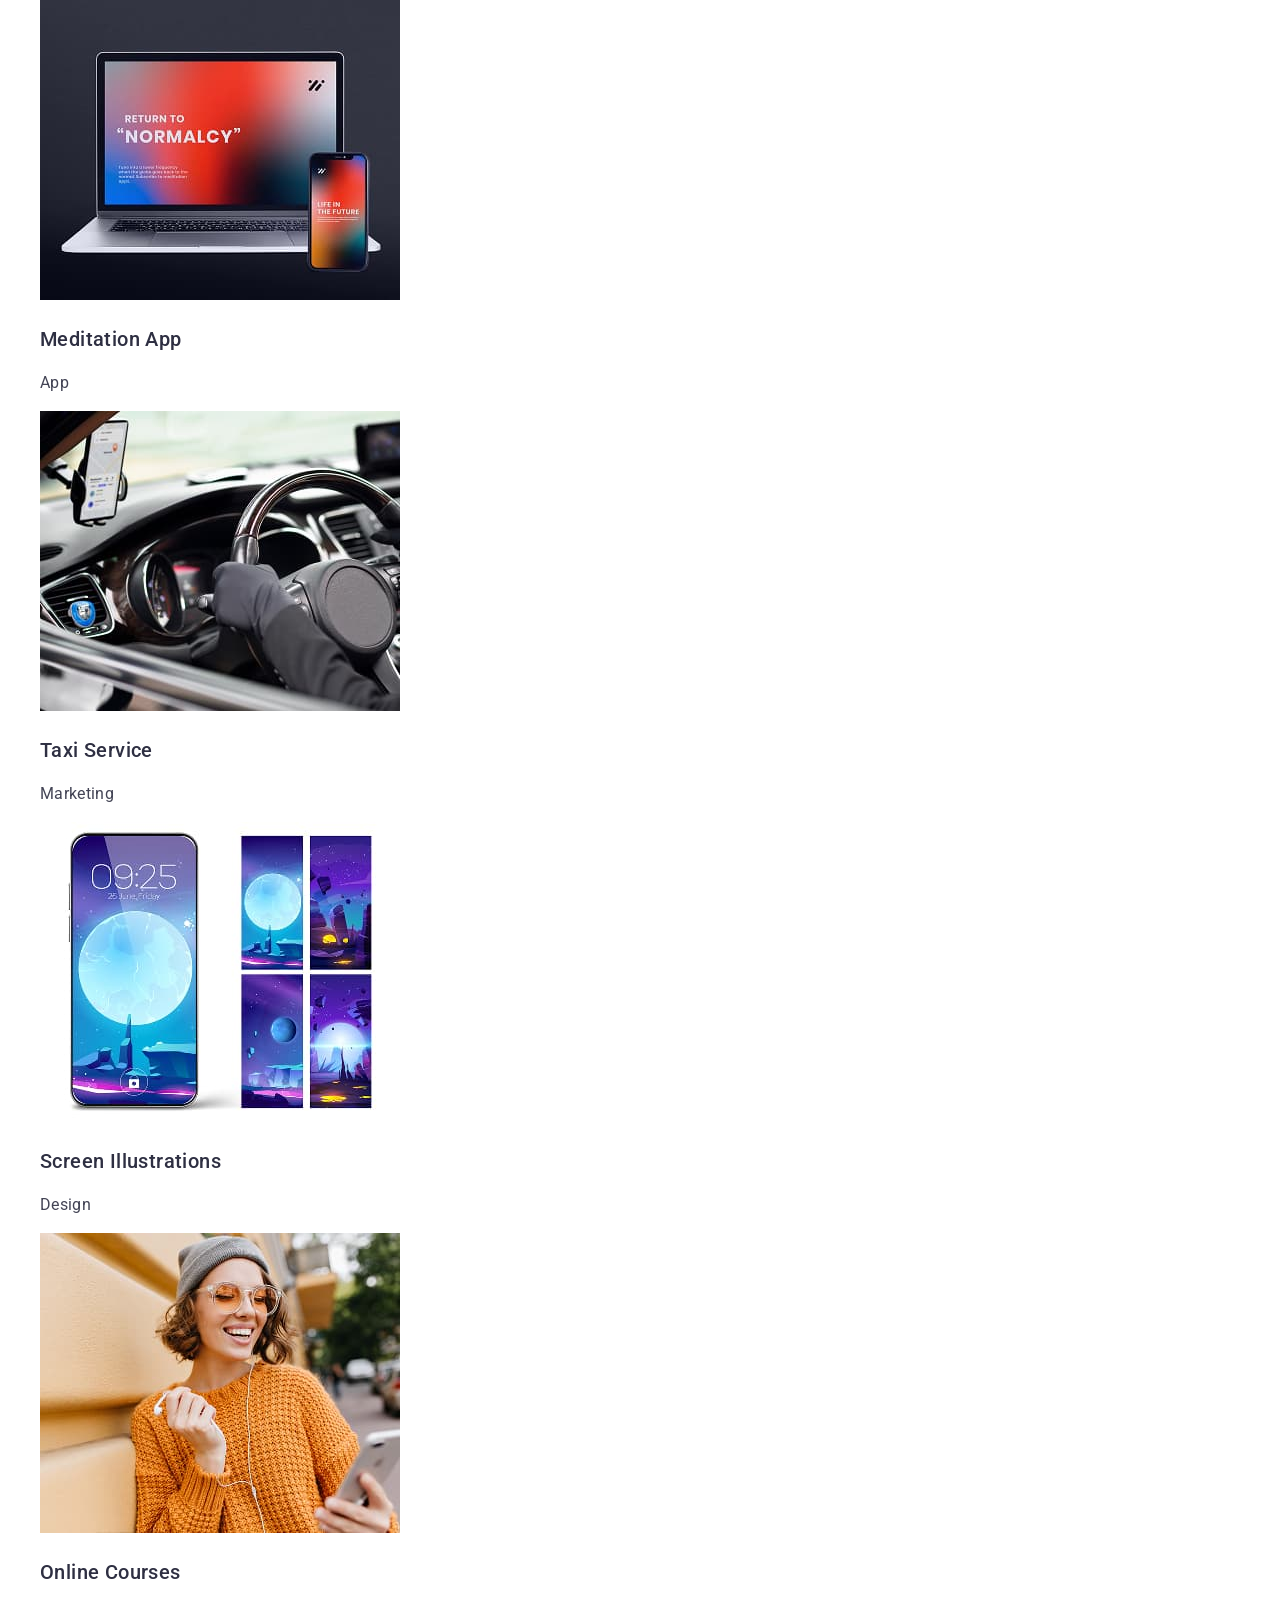
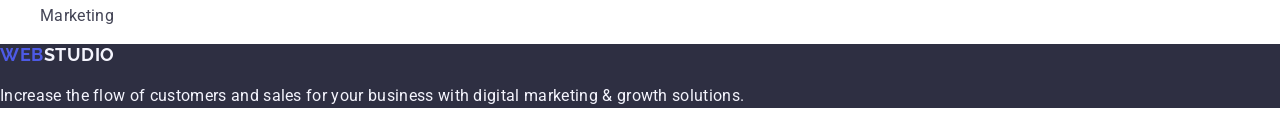
==== commit 6b57db4b: "Initial commit" ====
--- a/index.html
+++ b/index.html
@@ -1,222 +1,222 @@
 <!DOCTYPE html>
-<html lang="ru">
+<html lang="en">
   <head>
     <meta charset="UTF-8" />
-    <meta http-equiv="X-UA-Compatible" content="IE=edge" />
     <meta name="viewport" content="width=device-width, initial-scale=1.0" />
     <title>WebStudio</title>
-    <!-- Fonts start -->
+    <!-- modern-normalize -->
+    <link
+      rel="stylesheet"
+      href="https://cdnjs.cloudflare.com/ajax/libs/modern-normalize/3.0.1/modern-normalize.min.css"
+      integrity="sha512-q6WgHqiHlKyOqslT/lgBgodhd03Wp4BEqKeW6nNtlOY4quzyG3VoQKFrieaCeSnuVseNKRGpGeDU3qPmabCANg=="
+      crossorigin="anonymous"
+      referrerpolicy="no-referrer"
+    />
+    <!-- Fonts -->
     <link rel="preconnect" href="https://fonts.googleapis.com" />
     <link rel="preconnect" href="https://fonts.gstatic.com" crossorigin />
     <link
-      href="https://fonts.googleapis.com/css2?family=Raleway:wght@700&family=Roboto:wght@400;500;700;900&display=swap"
+      href="https://fonts.googleapis.com/css2?family=Raleway:wght@700&family=Roboto:wght@400;500;700&display=swap"
       rel="stylesheet"
     />
-    <!-- Fonts end -->
-    <!-- Normalize start -->
-    <link
-      rel="stylesheet"
-      href="https://cdnjs.cloudflare.com/ajax/libs/modern-normalize/1.1.0/modern-normalize.min.css"
-      integrity="sha512-wpPYUAdjBVSE4KJnH1VR1HeZfpl1ub8YT/NKx4PuQ5NmX2tKuGu6U/JRp5y+Y8XG2tV+wKQpNHVUX03MfMFn9Q=="
-      crossorigin="anonymous"
-      referrerpolicy="no-referrer"
-    />
-    <!-- Normalize end -->
-    <link rel="stylesheet" href="./scc/styles.css" />
+    <!-- Our styles -->
+    <link rel="stylesheet" href="./css/styles.css" />
   </head>
   <body>
-    <!-- Header section -->
-    <header class="header">
-      <div class="container header-container">
-        <a class="logo link" href="/" lang="en">Web<span class="lg">Studio</span></a>
-        <nav class="header-nav">
-          <ul class="header-list list">
-            <li class="header-item">
-              <a class="header-link header-link-current link" href="">Студия</a>
-            </li>
-            <li class="header-item">
-              <a class="header-link link" href="./portfolio.html">Портфолио</a>
-            </li>
-            <li class="header-item">
-              <a class="header-link link" href="">Контакты</a>
-            </li>
-          </ul>
-        </nav>
-        <ul class="header-cnt list">
-          <li class="header-cnt-item">
-            <a class="header-mail header-link-current link" href="mailto:info@devstudio.com"
+    <!-- PAGE HEADER -->
+    <header class="page-header">
+      <nav class="header-nav">
+        <a class="logo header-logo" href="./index.html"
+          >Web<span class="logo-part">Studio</span></a
+        >
+        <ul class="nav-list">
+          <li class="nav-item">
+            <a class="nav-link" href="./index.html">Studio</a>
+          </li>
+          <li class="nav-item">
+            <a class="nav-link" href="">Portfolio</a>
+          </li>
+          <li class="nav-item"><a class="nav-link" href="">Contacts</a></li>
+        </ul>
+      </nav>
+
+      <address class="contacts">
+        <ul class="contacts-list">
+          <li class="contacts-item">
+            <a class="contacts-link" href="mailto:info@devstudio.com"
               >info@devstudio.com</a
             >
           </li>
-          <li class="header-cnt-item">
-            <a class="header-phone link" href="tel:+380961111111">+38 096 111 11 11</a>
-          </li>
-        </ul>
-      </div>
+          <li class="contacts-item">
+            <a class="contacts-link" href="tel:+110001111111"
+              >+11 (000) 111-11-11</a
+            >
+          </li>
+        </ul>
+      </address>
     </header>
-    <!-- Main section-->
+    <!-- MAIN SECTION -->
     <main>
-      <!-- Hero section-->
-      <section class="hero section">
-        <div class="container ctn">
-          <h1 class="main-title">
-            Эффективные решения <br />
-            для вашего бизнеса
-          </h1>
-          <button class="hero-btn" type="button">Заказать услугу</button>
-        </div>
-      </section>
-      <!-- Features section-->
-      <section class="features section">
-        <div class="container">
-          <!-- Логический подзаголовок СКРЫТ-->
-          <h2 class="visually-hidden">Особенности</h2>
-          <ul class="features-list list">
-            <li class="features-item">
-              <h3 class="features-subtitle">Внимание к деталям</h3>
-              <p class="features-descript">
-                Идейные соображения, а также начало повседневной работы по формированию позиции.
-              </p>
-            </li>
-            <li class="features-item">
-              <h3 class="features-subtitle">Пунктуальность</h3>
-              <p class="features-descript">
-                Задача организации, в особенности же рамки и место обучения кадров влечет за собой.
-              </p>
-            </li>
-            <li class="features-item">
-              <h3 class="features-subtitle">Планирование</h3>
-              <p class="features-descript">
-                Равным образом консультация с широким активом в значительной степени обуславливает.
-              </p>
-            </li>
-            <li class="features-item">
-              <h3 class="features-subtitle">Современные технологии</h3>
-              <p class="features-descript">
-                Значимость этих проблем настолько очевидна, что реализация плановых заданий.
-              </p>
-            </li>
-          </ul>
-        </div>
-      </section>
-      <!-- Affairs sektion-->
-      <section class="affair section">
-        <div class="container">
-          <h2 class="affairs-title">Чем мы занимаемся</h2>
-          <ul class="affairs-list list">
-            <li class="affairs-list item">
-              <img
-                class="affairs-img"
-                src="./images/affairs/box-1.jpg"
-                alt="Разработка алгоритмов"
-                width="370"
-                height="290"
-              />
-            </li>
-            <li class="affairs-list item">
-              <img
-                class="affairs-img"
-                src="./images/affairs/box-2.jpg"
-                alt="Разработка для гаджетов"
-                width="370"
-                height="290"
-              />
-            </li>
-            <li class="affairs-list item">
-              <img
-                class="affairs-img"
-                src="./images/affairs/box-3.jpg"
-                alt="Подбор цветовой гаммы"
-                width="370"
-                height="290"
-              />
-            </li>
-          </ul>
-        </div>
-      </section>
-      <!-- Team section-->
-      <section class="team section">
-        <div class="container">
-          <h2 class="team-title">Наша команда</h2>
-          <ul class="team-list list">
-            <li class="team-list-item">
-              <img
-                class="team-img"
-                src="./images/team/member-1.jpg"
-                alt=""
-                width="270"
-                height="260"
-              />
-              <div class="team-wrapper">
-                <h3 class="team-list-subtitle">Игорь Демьяненко</h3>
-                <p class="team-descript" lang="en">Product Designer</p>
-              </div>
-            </li>
-            <li class="team-list-item">
-              <img
-                class="team-img"
-                src="./images/team/member-2.jpg"
-                alt=""
-                width="270"
-                height="260"
-              />
-              <div class="team-wrapper">
-                <h3 class="team-list-subtitle">Ольга Репина</h3>
-                <p class="team-descript" lang="en">Frontend Developer</p>
-              </div>
-            </li>
-            <li class="team-list-item">
-              <img
-                class="team-img"
-                src="./images/team/member-3.jpg"
-                alt=""
-                width="270"
-                height="260"
-              />
-              <div class="team-wrapper">
-                <h3 class="team-list-subtitle">Николай Тарасов</h3>
-                <p class="team-descript" lang="en">Marketing</p>
-              </div>
-            </li>
-            <li class="team-list-item">
-              <img
-                class="team-img"
-                src="./images/team/member-4.jpg"
-                alt=""
-                width="270"
-                height="260"
-              />
-              <div class="team-wrapper">
-                <h3 class="team-list-subtitle">Михаил Ермаков</h3>
-                <p class="team-descript" lang="en">UI Designer</p>
-              </div>
-            </li>
-          </ul>
-        </div>
+      <!-- HERO SECTION -->
+      <section class="hero">
+        <h1 class="main-title">Effective Solutions for Your Business</h1>
+        <button class="hero-btn" type="button">Order Service</button>
+      </section>
+      <!-- BENEFITS SECTION -->
+      <section class="benefits">
+        <h2 hidden>Our benefits</h2>
+        <ul class="benefits-list">
+          <li class="benefits-item">
+            <h3 class="section-subtitle">Strategy</h3>
+            <p class="benefits-desc">
+              Our goal is to identify the business problem to walk away with the
+              perfect and creative solution.
+            </p>
+          </li>
+          <li class="benefits-item">
+            <h3 class="section-subtitle">Punctuality</h3>
+            <p class="benefits-desc">
+              Bring the key message to the brand's audience for the best price
+              within the shortest possible time.
+            </p>
+          </li>
+          <li class="benefits-item">
+            <h3 class="section-subtitle">Diligence</h3>
+            <p class="benefits-desc">
+              Research and confirm brands with the strongest digital growth
+              opportunities and minimize risk.
+            </p>
+          </li>
+          <li class="benefits-item">
+            <h3 class="section-subtitle">Technologies</h3>
+            <p class="benefits-desc">
+              Design practice focused on digital experiences. We bring forth a
+              deep passion for problem-solving.
+            </p>
+          </li>
+        </ul>
+      </section>
+      <!-- TEAM SECTION -->
+      <section class="team">
+        <h2 class="section-title">Our Team</h2>
+        <ul class="team-list">
+          <li class="team-item">
+            <img
+              src="./images/team/mark-guerrero.jpg"
+              alt="Mark Guerrero avatar"
+              width="264"
+              height="260"
+            />
+            <h3 class="section-subtitle">Mark Guerrero</h3>
+            <p class="team-desc">Product Designer</p>
+          </li>
+          <li class="team-item">
+            <img
+              src="./images/team/tom-ford.jpg"
+              alt="Tom Ford avatar"
+              width="264"
+              height="260"
+            />
+            <h3 class="section-subtitle">Tom Ford</h3>
+            <p class="team-desc">Frontend Developer</p>
+          </li>
+          <li class="team-item">
+            <img
+              src="./images/team/camila-garcia.jpg"
+              alt="Camila Garcia avatar"
+              width="264"
+              height="260"
+            />
+            <h3 class="section-subtitle">Camila Garcia</h3>
+            <p class="team-desc">Marketing</p>
+          </li>
+          <li class="team-item">
+            <img
+              src="./images/team/daniel-wilson.jpg"
+              alt="Daniel Wilson avatar"
+              width="264"
+              height="260"
+            />
+            <h3 class="section-subtitle">Daniel Wilson</h3>
+            <p class="team-desc">UI Designer</p>
+          </li>
+        </ul>
+      </section>
+      <!-- PORTFOLIO SECTION -->
+      <section class="portfolio" id="portfolio">
+        <h2 class="section-title">Our Portfolio</h2>
+        <ul class="portfolio-list">
+          <li>
+            <img
+              src="./images/portfolio/banking.jpg"
+              alt="Banking App"
+              width="360"
+              height="300"
+            />
+            <h3 class="section-subtitle">Banking App</h3>
+            <p class="portfolio-desc">App</p>
+          </li>
+          <li>
+            <img
+              src="./images/portfolio/cashless.jpg"
+              alt="Cashless Payment"
+              width="360"
+              height="300"
+            />
+            <h3 class="section-subtitle">Cashless Payment</h3>
+            <p class="portfolio-desc">Marketing</p>
+          </li>
+          <li>
+            <img
+              src="./images/portfolio/meditation.jpg"
+              alt="Meditation App"
+              width="360"
+              height="300"
+            />
+            <h3 class="section-subtitle">Meditation App</h3>
+            <p class="portfolio-desc">App</p>
+          </li>
+          <li>
+            <img
+              src="./images/portfolio/taxi.jpg"
+              alt="Taxi Service"
+              width="360"
+              height="300"
+            />
+            <h3 class="section-subtitle">Taxi Service</h3>
+            <p class="portfolio-desc">Marketing</p>
+          </li>
+          <li>
+            <img
+              src="./images/portfolio/screen.jpg"
+              alt="Screen Illustrations"
+              width="360"
+              height="300"
+            />
+            <h3 class="section-subtitle">Screen Illustrations</h3>
+            <p class="portfolio-desc">Design</p>
+          </li>
+          <li>
+            <img
+              src="./images/portfolio/online.jpg"
+              alt="Online Courses"
+              width="360"
+              height="300"
+            />
+            <h3 class="section-subtitle">Online Courses</h3>
+            <p class="portfolio-desc">Marketing</p>
+          </li>
+        </ul>
       </section>
     </main>
-    <!-- Footer section -->
-    <footer class="footer">
-      <div class="container">
-        <a class="logo link ftr" href="/" lang="en">Web<span class="f-lg">Studio</span></a>
-        <address class="address">
-          <ul class="address-list list">
-            <li class="address-item">
-              <a href="" class="address-add ft-lk-current link">г. Киев, пр-т Леси Украинки, 26</a>
-            </li>
-            <li class="address-item">
-              <a class="address-mail ft-lk-current link" href="mailto:info@example.com"
-                >info@example.com</a
-              >
-            </li>
-            <li class="address-item">
-              <a class="address-phone ft-lk-current link" href="tel:+380991111111"
-                >+38 099 111 11 11</a
-              >
-            </li>
-          </ul>
-        </address>
-      </div>
+    <footer class="page-footer">
+      <a class="logo footer-logo" href="./index.html"
+        >Web<span class="logo-part">Studio</span></a
+      >
+      <p class="footer-desc">
+        Increase the flow of customers and sales for your business with digital
+        marketing & growth solutions.
+      </p>
     </footer>
   </body>
 </html>
--- a/css/styles.css
+++ b/css/styles.css
@@ -0,0 +1,157 @@
+/* ======== VARIABLES ======== */
+:root {
+  --primary-font: 'Roboto', sans-serif;
+  --logo-font: 'Raleway', sans-serif;
+  --primary-white-color: #fff;
+  --primary-black-color: #434455;
+  --secondary-black-color: #2e2f42;
+  --primary-accent-color: #404bbf;
+}
+
+/* ======== /VARIABLES ======== */
+
+/* ======== COMMON STYLES ======== */
+body {
+  font-family: var(--primary-font);
+  color: var(--primary-black-color);
+  background-color: var(--primary-white-color);
+  line-height: 1.5;
+  letter-spacing: 0.02em;
+}
+
+ul,
+ol {
+  list-style-type: none;
+}
+
+a {
+  text-decoration: none;
+}
+
+button {
+  cursor: pointer;
+}
+
+.section-subtitle {
+  font-weight: 500;
+  font-size: 20px;
+  line-height: 1.2;
+  letter-spacing: 0.02em;
+  color: var(--secondary-black-color);
+}
+
+.benefits-desc,
+.team-desc,
+.portfolio-desc {
+  font-size: 16px;
+  color: var(--primary-black-color);
+}
+
+.section-title {
+  font-weight: 700;
+  font-size: 36px;
+  line-height: 1.11;
+  letter-spacing: 0.02em;
+  text-align: center;
+  text-transform: capitalize;
+  color: var(--secondary-black-color);
+}
+/* ======== /COMMON STYLES ======== */
+
+/* ======== HEADER STYLES ======== */
+.logo {
+  font-family: var(--logo-font);
+  font-weight: 700;
+  font-size: 18px;
+  line-height: 1.17;
+  letter-spacing: 0.03em;
+  text-transform: uppercase;
+  color: #4d5ae5;
+}
+
+.header-logo .logo-part {
+  color: var(--secondary-black-color);
+}
+
+.nav-link {
+  font-weight: 500;
+  font-size: 16px;
+  color: var(--secondary-black-color);
+}
+
+.contacts {
+  font-style: normal;
+}
+
+.contacts-link {
+  font-size: 16px;
+  color: var(--primary-black-color);
+}
+
+.nav-link:hover,
+.nav-link:focus,
+.contacts-link:hover,
+.contacts-link:focus {
+  color: var(--primary-accent-color);
+}
+/* ======== /HEADER STYLES ======== */
+
+/* ======== HERO SECTION ======== */
+.hero {
+  background-color: var(--secondary-black-color);
+}
+
+.main-title {
+  font-weight: 700;
+  font-size: 56px;
+  line-height: 1.07;
+  text-align: center;
+  letter-spacing: 0.02em;
+  color: var(--primary-white-color);
+}
+
+.hero-btn {
+  font-weight: 500;
+  font-size: 16px;
+  line-height: 1.5;
+  letter-spacing: 0.04em;
+  color: var(--primary-white-color);   
+  background-color: #4d5ae5;
+}
+
+.hero-btn:hover,
+.hero-btn:focus {
+  background-color: var(--primary-accent-color);
+}
+
+/* ======== /HERO SECTION ======== */
+
+/* ======== BENEFITS SECTION ======== */
+
+/* ======== /BENEFITS SECTION ======== */
+
+/* ======== TEAM SECTION ======== */
+.team {
+  background-color: #f4f4fd;
+}
+
+.team-item {
+  background-color: var(--primary-white-color);
+}
+
+/* ======== /TEAM SECTION ======== */
+
+/* ======== PAGE FOOTER ======== */
+.page-footer {
+  background-color: var(--secondary-black-color);
+}
+
+.footer-logo .logo-part {
+  color: #f4f4fd;
+}
+
+.footer-desc {
+  font-weight: 400;
+  font-size: 16px;
+  color: #f4f4fd;
+}
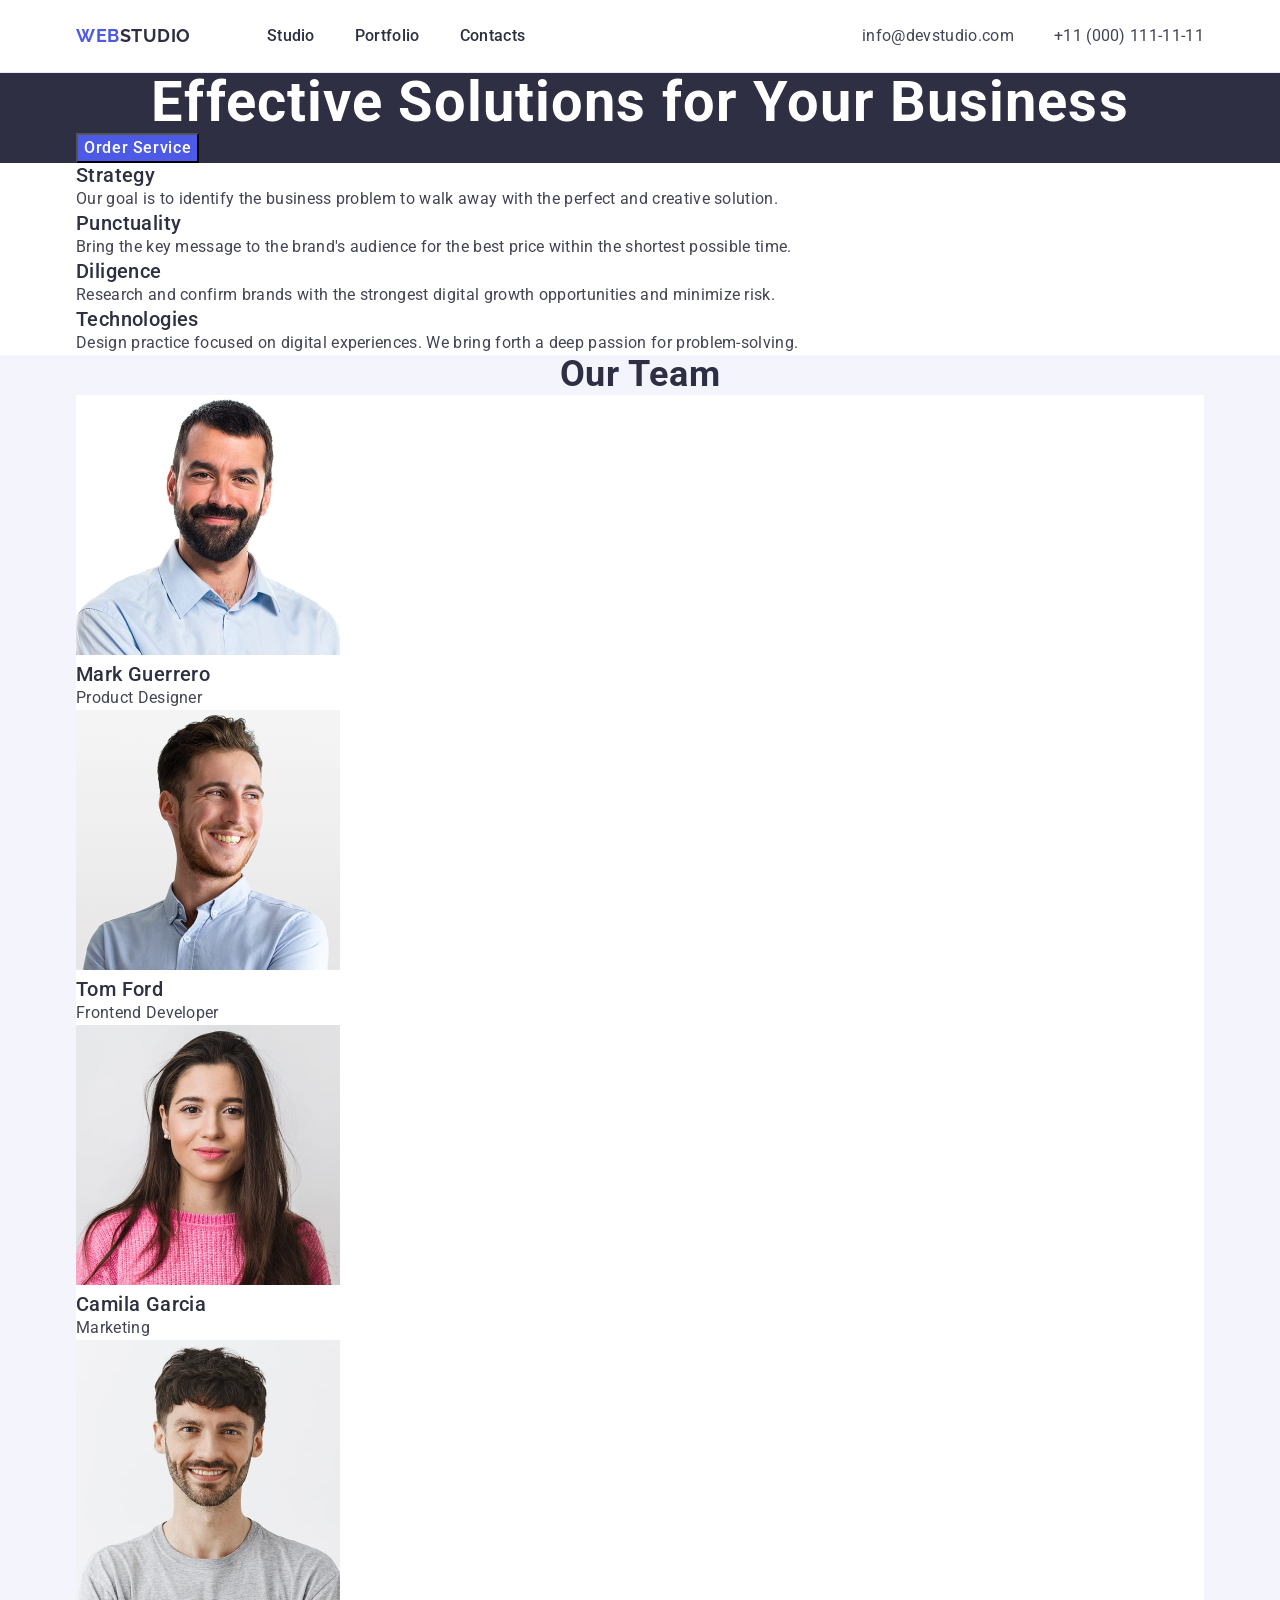
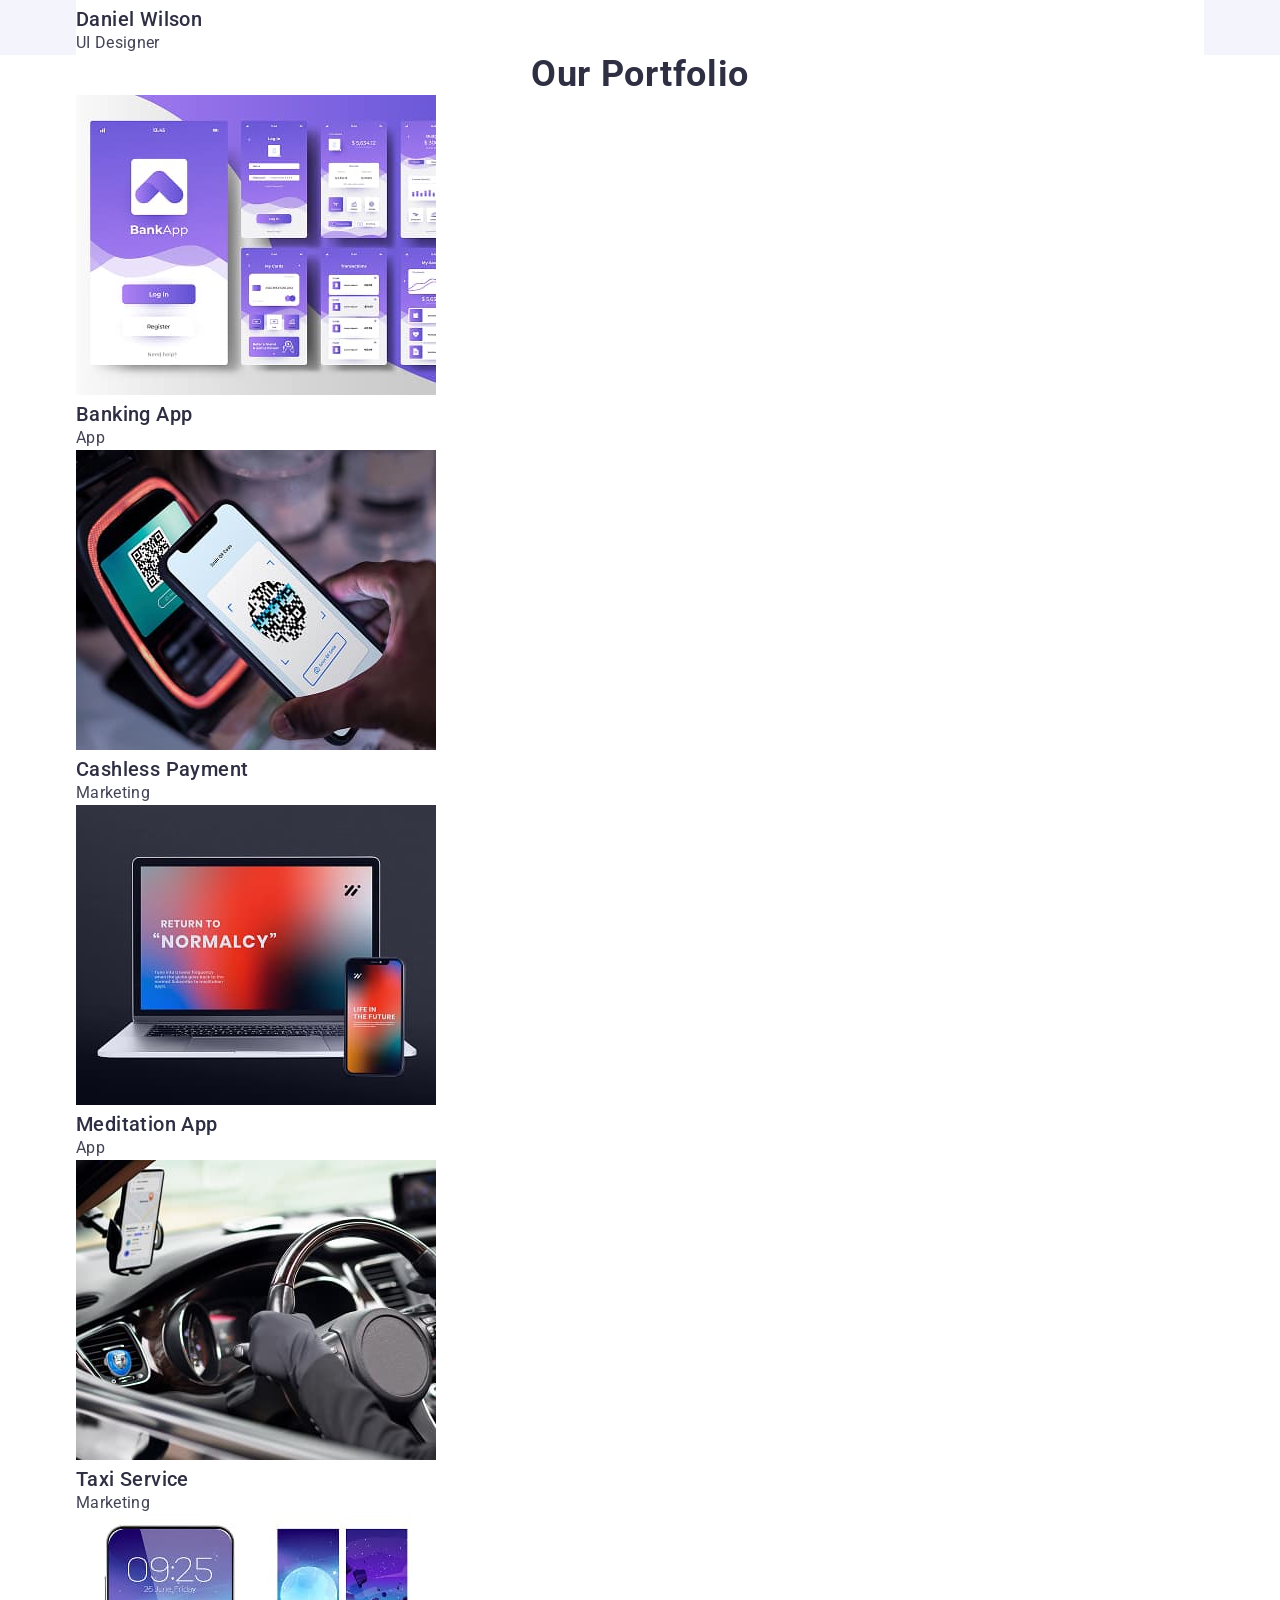
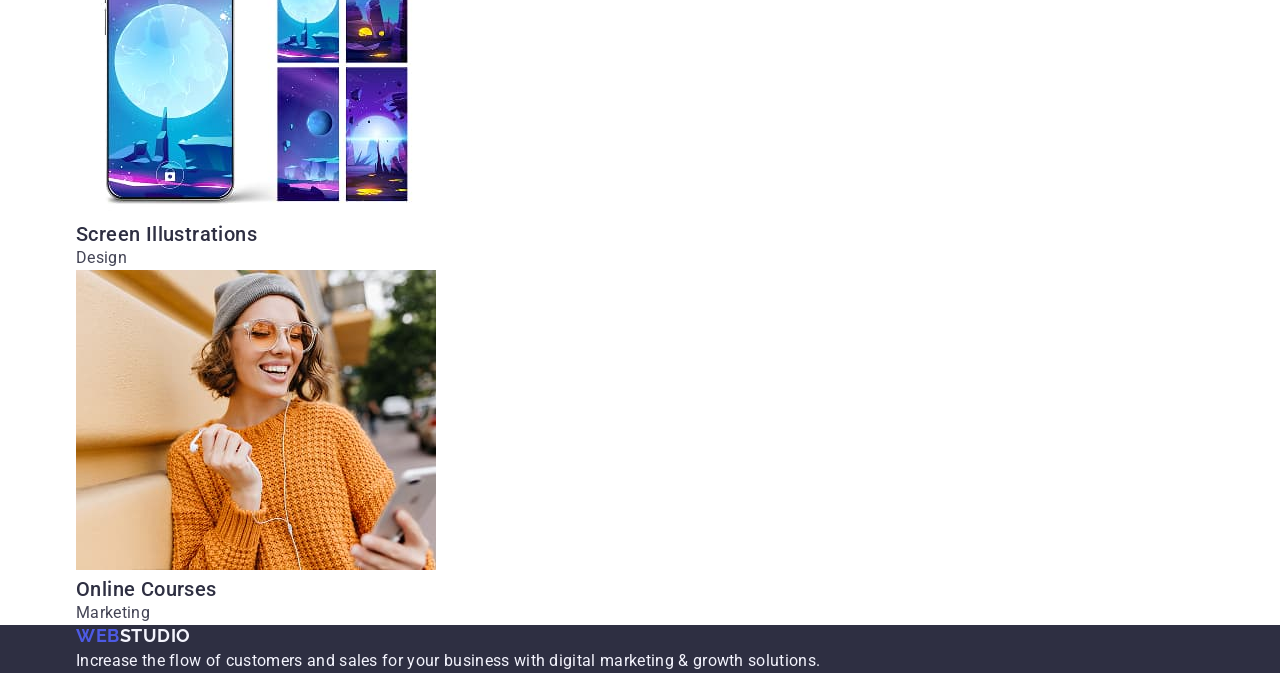
==== commit 97e559da: "header" ====
--- a/index.html
+++ b/index.html
@@ -1,4 +1,4 @@
-<!DOCTYPE html>
+<!doctype html>
 <html lang="en">
   <head>
     <meta charset="UTF-8" />
@@ -25,198 +25,210 @@
   <body>
     <!-- PAGE HEADER -->
     <header class="page-header">
-      <nav class="header-nav">
-        <a class="logo header-logo" href="./index.html"
-          >Web<span class="logo-part">Studio</span></a
-        >
-        <ul class="nav-list">
-          <li class="nav-item">
-            <a class="nav-link" href="./index.html">Studio</a>
-          </li>
-          <li class="nav-item">
-            <a class="nav-link" href="">Portfolio</a>
-          </li>
-          <li class="nav-item"><a class="nav-link" href="">Contacts</a></li>
-        </ul>
-      </nav>
+      <div class="container header-container">
+        <nav class="header-nav">
+          <a class="logo header-logo" href="./index.html"
+            >Web<span class="logo-part">Studio</span></a
+          >
+          <ul class="nav-list">
+            <li class="nav-item">
+              <a class="nav-link" href="./index.html">Studio</a>
+            </li>
+            <li class="nav-item">
+              <a class="nav-link" href="">Portfolio</a>
+            </li>
+            <li class="nav-item"><a class="nav-link" href="">Contacts</a></li>
+          </ul>
+        </nav>
 
-      <address class="contacts">
-        <ul class="contacts-list">
-          <li class="contacts-item">
-            <a class="contacts-link" href="mailto:info@devstudio.com"
-              >info@devstudio.com</a
-            >
-          </li>
-          <li class="contacts-item">
-            <a class="contacts-link" href="tel:+110001111111"
-              >+11 (000) 111-11-11</a
-            >
-          </li>
-        </ul>
-      </address>
+        <address class="contacts">
+          <ul class="contacts-list">
+            <li class="contacts-item">
+              <a class="contacts-link" href="mailto:info@devstudio.com"
+                >info@devstudio.com</a
+              >
+            </li>
+            <li class="contacts-item">
+              <a class="contacts-link" href="tel:+110001111111"
+                >+11 (000) 111-11-11</a
+              >
+            </li>
+          </ul>
+        </address>
+      </div>
     </header>
     <!-- MAIN SECTION -->
     <main>
       <!-- HERO SECTION -->
       <section class="hero">
-        <h1 class="main-title">Effective Solutions for Your Business</h1>
-        <button class="hero-btn" type="button">Order Service</button>
+        <div class="container">
+          <h1 class="main-title">Effective Solutions for Your Business</h1>
+          <button class="hero-btn" type="button">Order Service</button>
+        </div>
       </section>
       <!-- BENEFITS SECTION -->
       <section class="benefits">
-        <h2 hidden>Our benefits</h2>
-        <ul class="benefits-list">
-          <li class="benefits-item">
-            <h3 class="section-subtitle">Strategy</h3>
-            <p class="benefits-desc">
-              Our goal is to identify the business problem to walk away with the
-              perfect and creative solution.
-            </p>
-          </li>
-          <li class="benefits-item">
-            <h3 class="section-subtitle">Punctuality</h3>
-            <p class="benefits-desc">
-              Bring the key message to the brand's audience for the best price
-              within the shortest possible time.
-            </p>
-          </li>
-          <li class="benefits-item">
-            <h3 class="section-subtitle">Diligence</h3>
-            <p class="benefits-desc">
-              Research and confirm brands with the strongest digital growth
-              opportunities and minimize risk.
-            </p>
-          </li>
-          <li class="benefits-item">
-            <h3 class="section-subtitle">Technologies</h3>
-            <p class="benefits-desc">
-              Design practice focused on digital experiences. We bring forth a
-              deep passion for problem-solving.
-            </p>
-          </li>
-        </ul>
+        <div class="container">
+          <h2 hidden>Our benefits</h2>
+          <ul class="benefits-list">
+            <li class="benefits-item">
+              <h3 class="section-subtitle">Strategy</h3>
+              <p class="benefits-desc">
+                Our goal is to identify the business problem to walk away with
+                the perfect and creative solution.
+              </p>
+            </li>
+            <li class="benefits-item">
+              <h3 class="section-subtitle">Punctuality</h3>
+              <p class="benefits-desc">
+                Bring the key message to the brand's audience for the best price
+                within the shortest possible time.
+              </p>
+            </li>
+            <li class="benefits-item">
+              <h3 class="section-subtitle">Diligence</h3>
+              <p class="benefits-desc">
+                Research and confirm brands with the strongest digital growth
+                opportunities and minimize risk.
+              </p>
+            </li>
+            <li class="benefits-item">
+              <h3 class="section-subtitle">Technologies</h3>
+              <p class="benefits-desc">
+                Design practice focused on digital experiences. We bring forth a
+                deep passion for problem-solving.
+              </p>
+            </li>
+          </ul>
+        </div>
       </section>
       <!-- TEAM SECTION -->
       <section class="team">
-        <h2 class="section-title">Our Team</h2>
-        <ul class="team-list">
-          <li class="team-item">
-            <img
-              src="./images/team/mark-guerrero.jpg"
-              alt="Mark Guerrero avatar"
-              width="264"
-              height="260"
-            />
-            <h3 class="section-subtitle">Mark Guerrero</h3>
-            <p class="team-desc">Product Designer</p>
-          </li>
-          <li class="team-item">
-            <img
-              src="./images/team/tom-ford.jpg"
-              alt="Tom Ford avatar"
-              width="264"
-              height="260"
-            />
-            <h3 class="section-subtitle">Tom Ford</h3>
-            <p class="team-desc">Frontend Developer</p>
-          </li>
-          <li class="team-item">
-            <img
-              src="./images/team/camila-garcia.jpg"
-              alt="Camila Garcia avatar"
-              width="264"
-              height="260"
-            />
-            <h3 class="section-subtitle">Camila Garcia</h3>
-            <p class="team-desc">Marketing</p>
-          </li>
-          <li class="team-item">
-            <img
-              src="./images/team/daniel-wilson.jpg"
-              alt="Daniel Wilson avatar"
-              width="264"
-              height="260"
-            />
-            <h3 class="section-subtitle">Daniel Wilson</h3>
-            <p class="team-desc">UI Designer</p>
-          </li>
-        </ul>
+        <div class="container">
+          <h2 class="section-title">Our Team</h2>
+          <ul class="team-list">
+            <li class="team-item">
+              <img
+                src="./images/team/mark-guerrero.jpg"
+                alt="Mark Guerrero avatar"
+                width="264"
+                height="260"
+              />
+              <h3 class="section-subtitle">Mark Guerrero</h3>
+              <p class="team-desc">Product Designer</p>
+            </li>
+            <li class="team-item">
+              <img
+                src="./images/team/tom-ford.jpg"
+                alt="Tom Ford avatar"
+                width="264"
+                height="260"
+              />
+              <h3 class="section-subtitle">Tom Ford</h3>
+              <p class="team-desc">Frontend Developer</p>
+            </li>
+            <li class="team-item">
+              <img
+                src="./images/team/camila-garcia.jpg"
+                alt="Camila Garcia avatar"
+                width="264"
+                height="260"
+              />
+              <h3 class="section-subtitle">Camila Garcia</h3>
+              <p class="team-desc">Marketing</p>
+            </li>
+            <li class="team-item">
+              <img
+                src="./images/team/daniel-wilson.jpg"
+                alt="Daniel Wilson avatar"
+                width="264"
+                height="260"
+              />
+              <h3 class="section-subtitle">Daniel Wilson</h3>
+              <p class="team-desc">UI Designer</p>
+            </li>
+          </ul>
+        </div>
       </section>
       <!-- PORTFOLIO SECTION -->
       <section class="portfolio" id="portfolio">
-        <h2 class="section-title">Our Portfolio</h2>
-        <ul class="portfolio-list">
-          <li>
-            <img
-              src="./images/portfolio/banking.jpg"
-              alt="Banking App"
-              width="360"
-              height="300"
-            />
-            <h3 class="section-subtitle">Banking App</h3>
-            <p class="portfolio-desc">App</p>
-          </li>
-          <li>
-            <img
-              src="./images/portfolio/cashless.jpg"
-              alt="Cashless Payment"
-              width="360"
-              height="300"
-            />
-            <h3 class="section-subtitle">Cashless Payment</h3>
-            <p class="portfolio-desc">Marketing</p>
-          </li>
-          <li>
-            <img
-              src="./images/portfolio/meditation.jpg"
-              alt="Meditation App"
-              width="360"
-              height="300"
-            />
-            <h3 class="section-subtitle">Meditation App</h3>
-            <p class="portfolio-desc">App</p>
-          </li>
-          <li>
-            <img
-              src="./images/portfolio/taxi.jpg"
-              alt="Taxi Service"
-              width="360"
-              height="300"
-            />
-            <h3 class="section-subtitle">Taxi Service</h3>
-            <p class="portfolio-desc">Marketing</p>
-          </li>
-          <li>
-            <img
-              src="./images/portfolio/screen.jpg"
-              alt="Screen Illustrations"
-              width="360"
-              height="300"
-            />
-            <h3 class="section-subtitle">Screen Illustrations</h3>
-            <p class="portfolio-desc">Design</p>
-          </li>
-          <li>
-            <img
-              src="./images/portfolio/online.jpg"
-              alt="Online Courses"
-              width="360"
-              height="300"
-            />
-            <h3 class="section-subtitle">Online Courses</h3>
-            <p class="portfolio-desc">Marketing</p>
-          </li>
-        </ul>
+        <div class="container">
+          <h2 class="section-title">Our Portfolio</h2>
+          <ul class="portfolio-list">
+            <li>
+              <img
+                src="./images/portfolio/banking.jpg"
+                alt="Banking App"
+                width="360"
+                height="300"
+              />
+              <h3 class="section-subtitle">Banking App</h3>
+              <p class="portfolio-desc">App</p>
+            </li>
+            <li>
+              <img
+                src="./images/portfolio/cashless.jpg"
+                alt="Cashless Payment"
+                width="360"
+                height="300"
+              />
+              <h3 class="section-subtitle">Cashless Payment</h3>
+              <p class="portfolio-desc">Marketing</p>
+            </li>
+            <li>
+              <img
+                src="./images/portfolio/meditation.jpg"
+                alt="Meditation App"
+                width="360"
+                height="300"
+              />
+              <h3 class="section-subtitle">Meditation App</h3>
+              <p class="portfolio-desc">App</p>
+            </li>
+            <li>
+              <img
+                src="./images/portfolio/taxi.jpg"
+                alt="Taxi Service"
+                width="360"
+                height="300"
+              />
+              <h3 class="section-subtitle">Taxi Service</h3>
+              <p class="portfolio-desc">Marketing</p>
+            </li>
+            <li>
+              <img
+                src="./images/portfolio/screen.jpg"
+                alt="Screen Illustrations"
+                width="360"
+                height="300"
+              />
+              <h3 class="section-subtitle">Screen Illustrations</h3>
+              <p class="portfolio-desc">Design</p>
+            </li>
+            <li>
+              <img
+                src="./images/portfolio/online.jpg"
+                alt="Online Courses"
+                width="360"
+                height="300"
+              />
+              <h3 class="section-subtitle">Online Courses</h3>
+              <p class="portfolio-desc">Marketing</p>
+            </li>
+          </ul>
+        </div>
       </section>
     </main>
     <footer class="page-footer">
-      <a class="logo footer-logo" href="./index.html"
-        >Web<span class="logo-part">Studio</span></a
-      >
-      <p class="footer-desc">
-        Increase the flow of customers and sales for your business with digital
-        marketing & growth solutions.
-      </p>
+      <div class="container footer-container">
+        <a class="logo footer-logo" href="./index.html"
+          >Web<span class="logo-part">Studio</span></a
+        >
+        <p class="footer-desc">
+          Increase the flow of customers and sales for your business with
+          digital marketing & growth solutions.
+        </p>
+      </div>
     </footer>
   </body>
 </html>
--- a/css/styles.css
+++ b/css/styles.css
@@ -10,7 +10,7 @@
 
 /* ======== /VARIABLES ======== */
 
-/* ======== COMMON STYLES ======== */
+/* ======== COMMON / reset STYLES ======== */
 body {
   font-family: var(--primary-font);
   color: var(--primary-black-color);
@@ -22,6 +22,12 @@
 ul,
 ol {
   list-style-type: none;
+  margin: 0;
+  padding: 0;
+}
+
+h1, h2, h3, h4, h5, h6, p {
+  margin: 0;
 }
 
 a {
@@ -30,6 +36,12 @@
 
 button {
   cursor: pointer;
+}
+
+.container {
+  max-width: 1158px;
+  padding: 0 15px;
+  margin: 0 auto; 
 }
 
 .section-subtitle {
@@ -59,6 +71,21 @@
 /* ======== /COMMON STYLES ======== */
 
 /* ======== HEADER STYLES ======== */
+
+.page-header {
+  border-bottom: 1px solid #e7e9fc;     
+}
+
+.header-container {
+  display: flex;
+  align-items: center;
+}
+
+.header-nav {
+  display: flex;
+  align-items: center;   
+}
+
 .logo {
   font-family: var(--logo-font);
   font-weight: 700;
@@ -69,11 +96,24 @@
   color: #4d5ae5;
 }
 
+.header-logo {
+  padding: 24px 0;
+  margin-right: 76px;
+}
+
 .header-logo .logo-part {
   color: var(--secondary-black-color);
 }
 
+.nav-list {
+  display: flex;
+  align-items: center;
+  gap: 40px;  
+}
+
 .nav-link {
+  display: block;
+  padding: 24px 0;
   font-weight: 500;
   font-size: 16px;
   color: var(--secondary-black-color);
@@ -81,9 +121,18 @@
 
 .contacts {
   font-style: normal;
+  margin-left: auto;
+}
+
+.contacts-list {
+  display: flex;
+  align-items: center;
+  gap: 40px;
 }
 
 .contacts-link {
+  display: block;
+  padding: 24px 0;
   font-size: 16px;
   color: var(--primary-black-color);
 }
@@ -146,6 +195,10 @@
   background-color: var(--secondary-black-color);
 }
 
+/* .footer-container {
+  display: flex;
+} */
+
 .footer-logo .logo-part {
   color: #f4f4fd;
 }
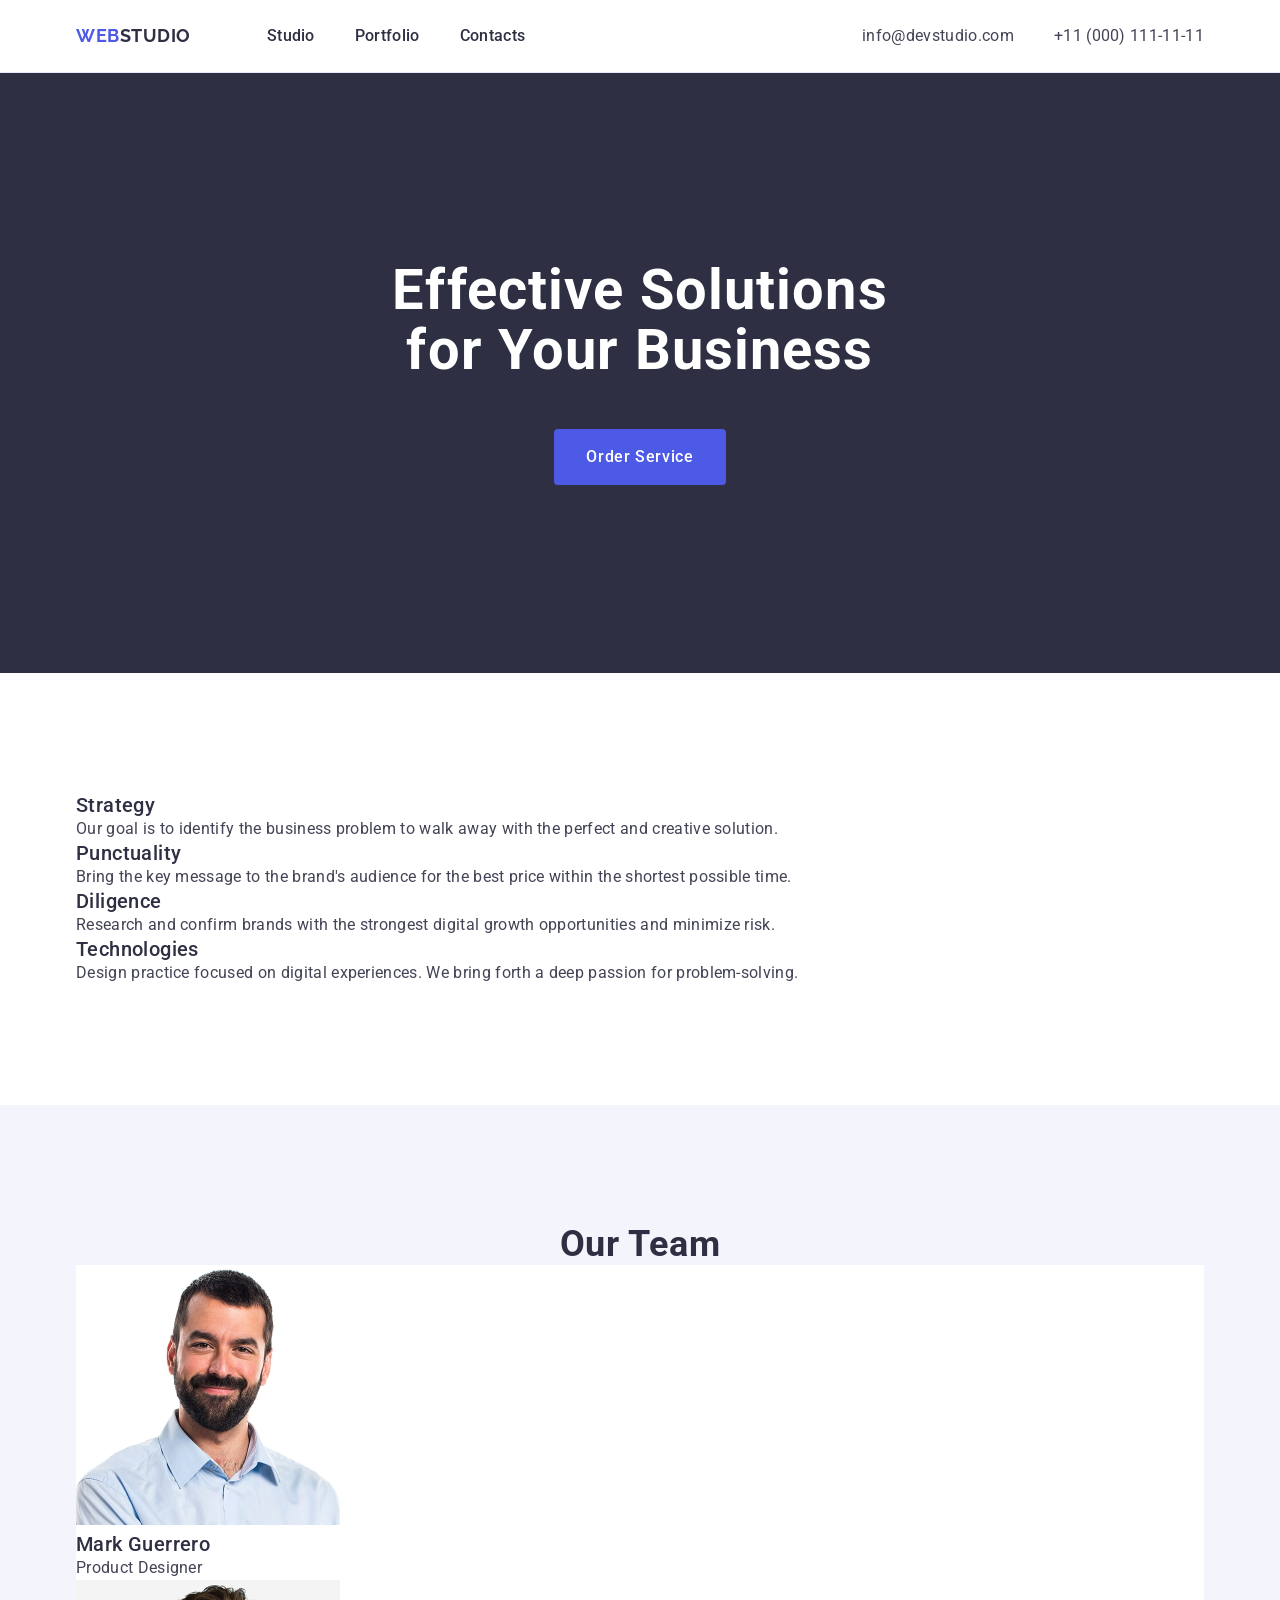
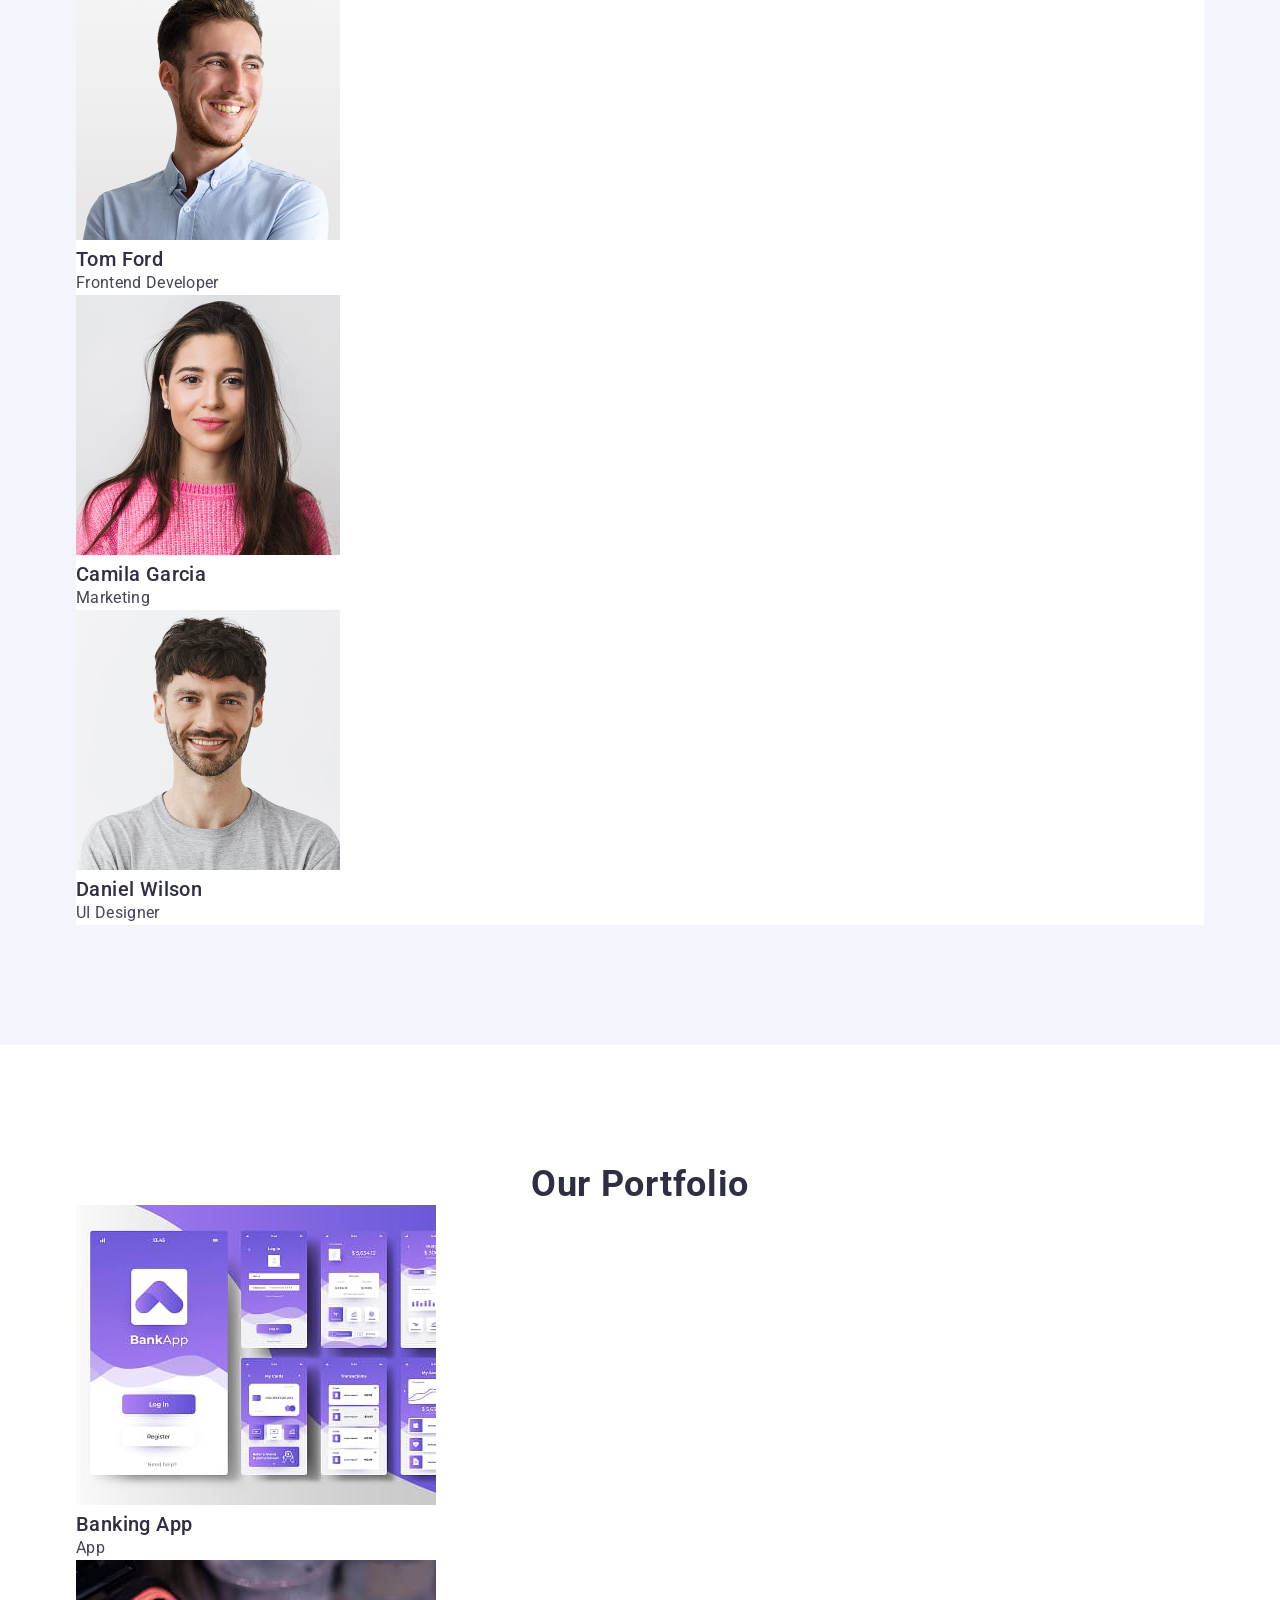
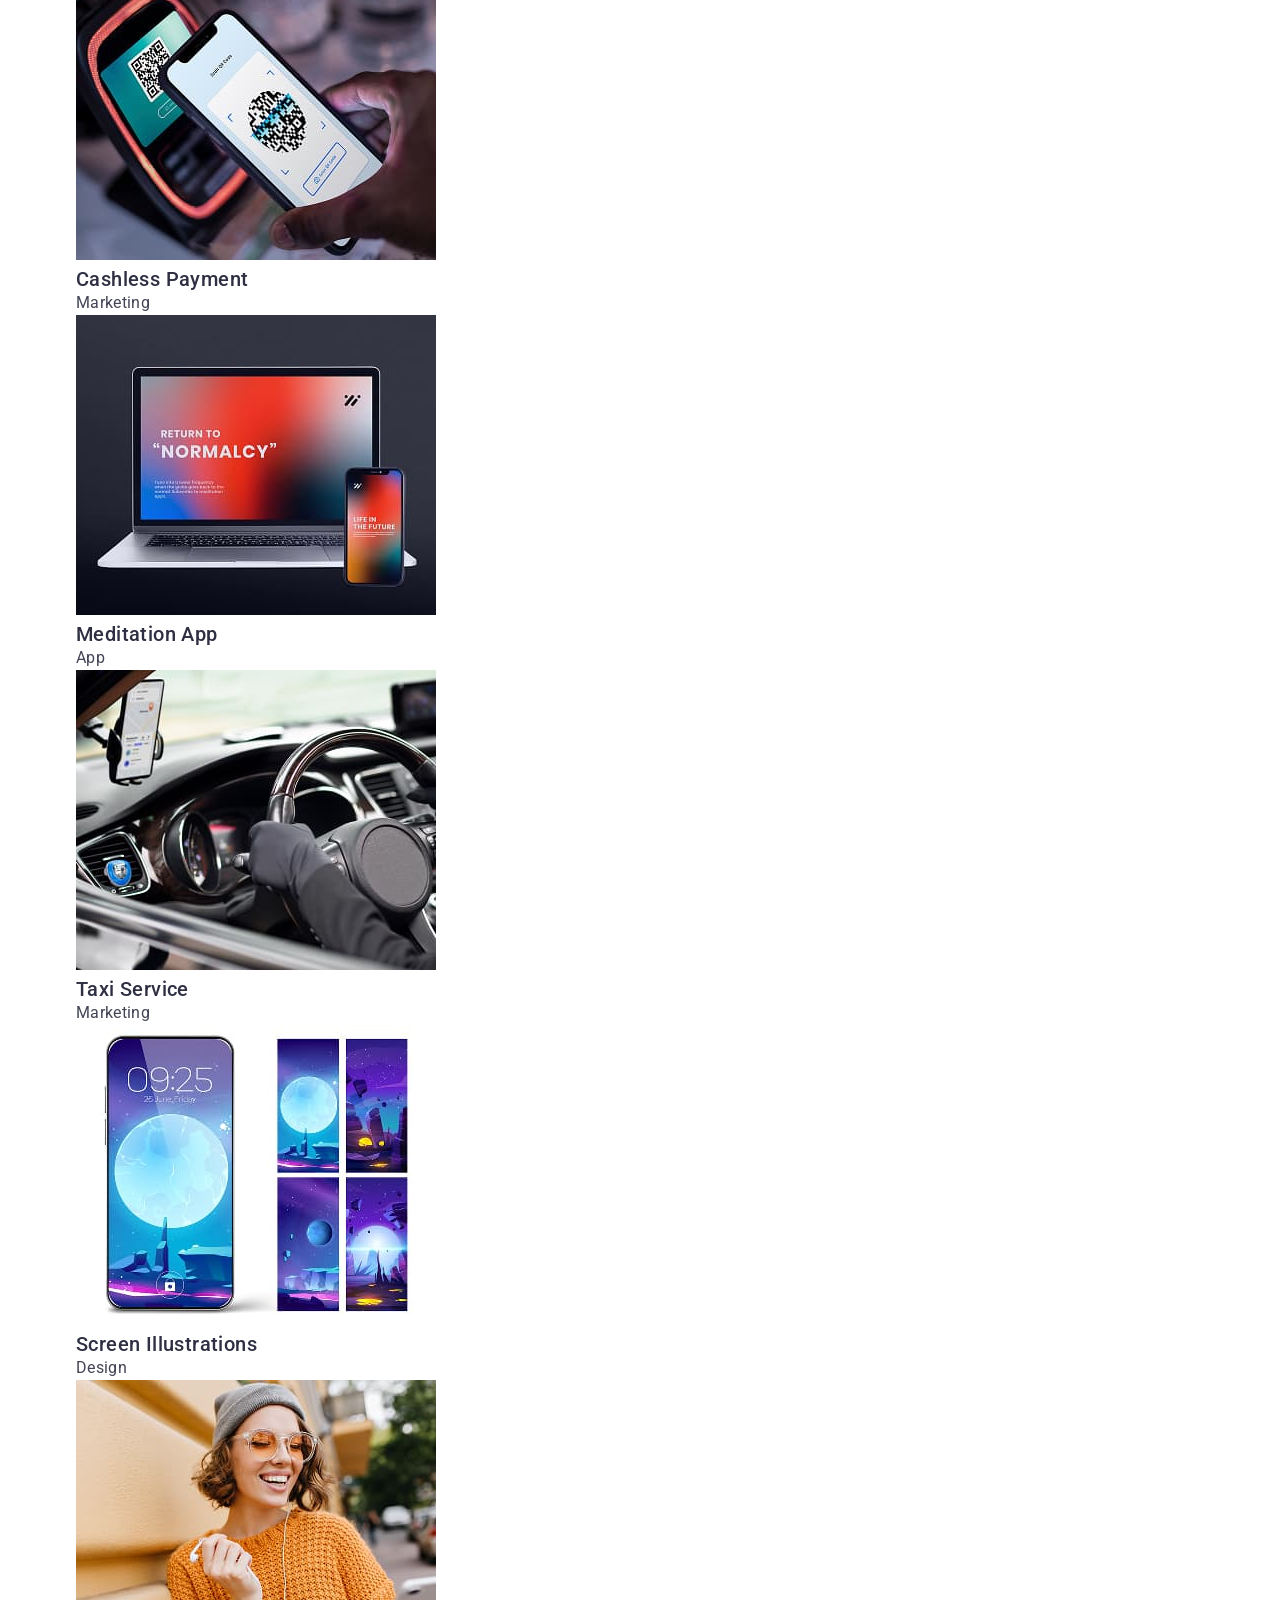
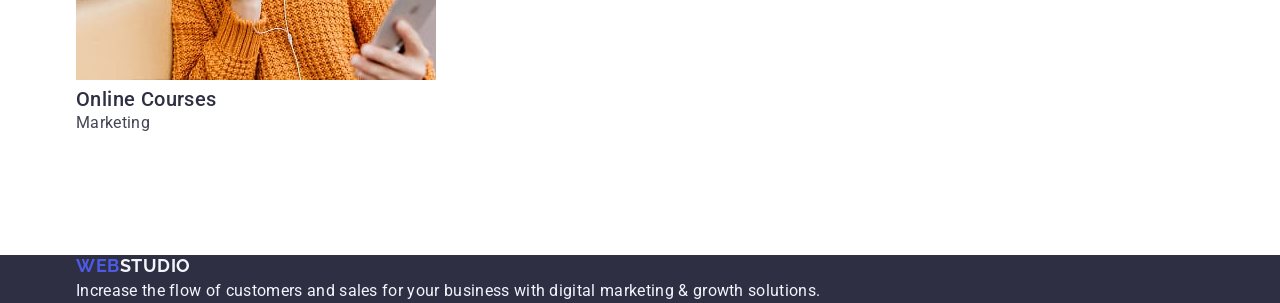
==== commit 3bade96b: "add hero" ====
--- a/index.html
+++ b/index.html
@@ -67,7 +67,7 @@
         </div>
       </section>
       <!-- BENEFITS SECTION -->
-      <section class="benefits">
+      <section class="section benefits">
         <div class="container">
           <h2 hidden>Our benefits</h2>
           <ul class="benefits-list">
@@ -103,7 +103,7 @@
         </div>
       </section>
       <!-- TEAM SECTION -->
-      <section class="team">
+      <section class="section team">
         <div class="container">
           <h2 class="section-title">Our Team</h2>
           <ul class="team-list">
@@ -151,7 +151,7 @@
         </div>
       </section>
       <!-- PORTFOLIO SECTION -->
-      <section class="portfolio" id="portfolio">
+      <section class="section portfolio" id="portfolio">
         <div class="container">
           <h2 class="section-title">Our Portfolio</h2>
           <ul class="portfolio-list">
--- a/css/styles.css
+++ b/css/styles.css
@@ -44,6 +44,10 @@
   margin: 0 auto; 
 }
 
+.section {
+  padding: 120px 0;
+}
+
 .section-subtitle {
   font-weight: 500;
   font-size: 20px;
@@ -147,19 +151,29 @@
 
 /* ======== HERO SECTION ======== */
 .hero {
+  padding: 188px 0;
   background-color: var(--secondary-black-color);
 }
 
 .main-title {
+  max-width: 496px;
+  margin: 0 auto 48px auto;  
+  text-align: center;
   font-weight: 700;
   font-size: 56px;
-  line-height: 1.07;
-  text-align: center;
+  line-height: 1.07;   
   letter-spacing: 0.02em;
   color: var(--primary-white-color);
 }
 
 .hero-btn {
+  display: block;
+  min-width: 169px;   
+  padding: 16px 32px;
+  border: none;
+  border-radius: 4px;   
+  margin: 0 auto; 
+  cursor: pointer;  
   font-weight: 500;
   font-size: 16px;
   line-height: 1.5;
@@ -171,6 +185,7 @@
 .hero-btn:hover,
 .hero-btn:focus {
   background-color: var(--primary-accent-color);
+box-shadow: 0 4px 4px 0 rgba(0, 0, 0, 0.15);
 }
 
 /* ======== /HERO SECTION ======== */
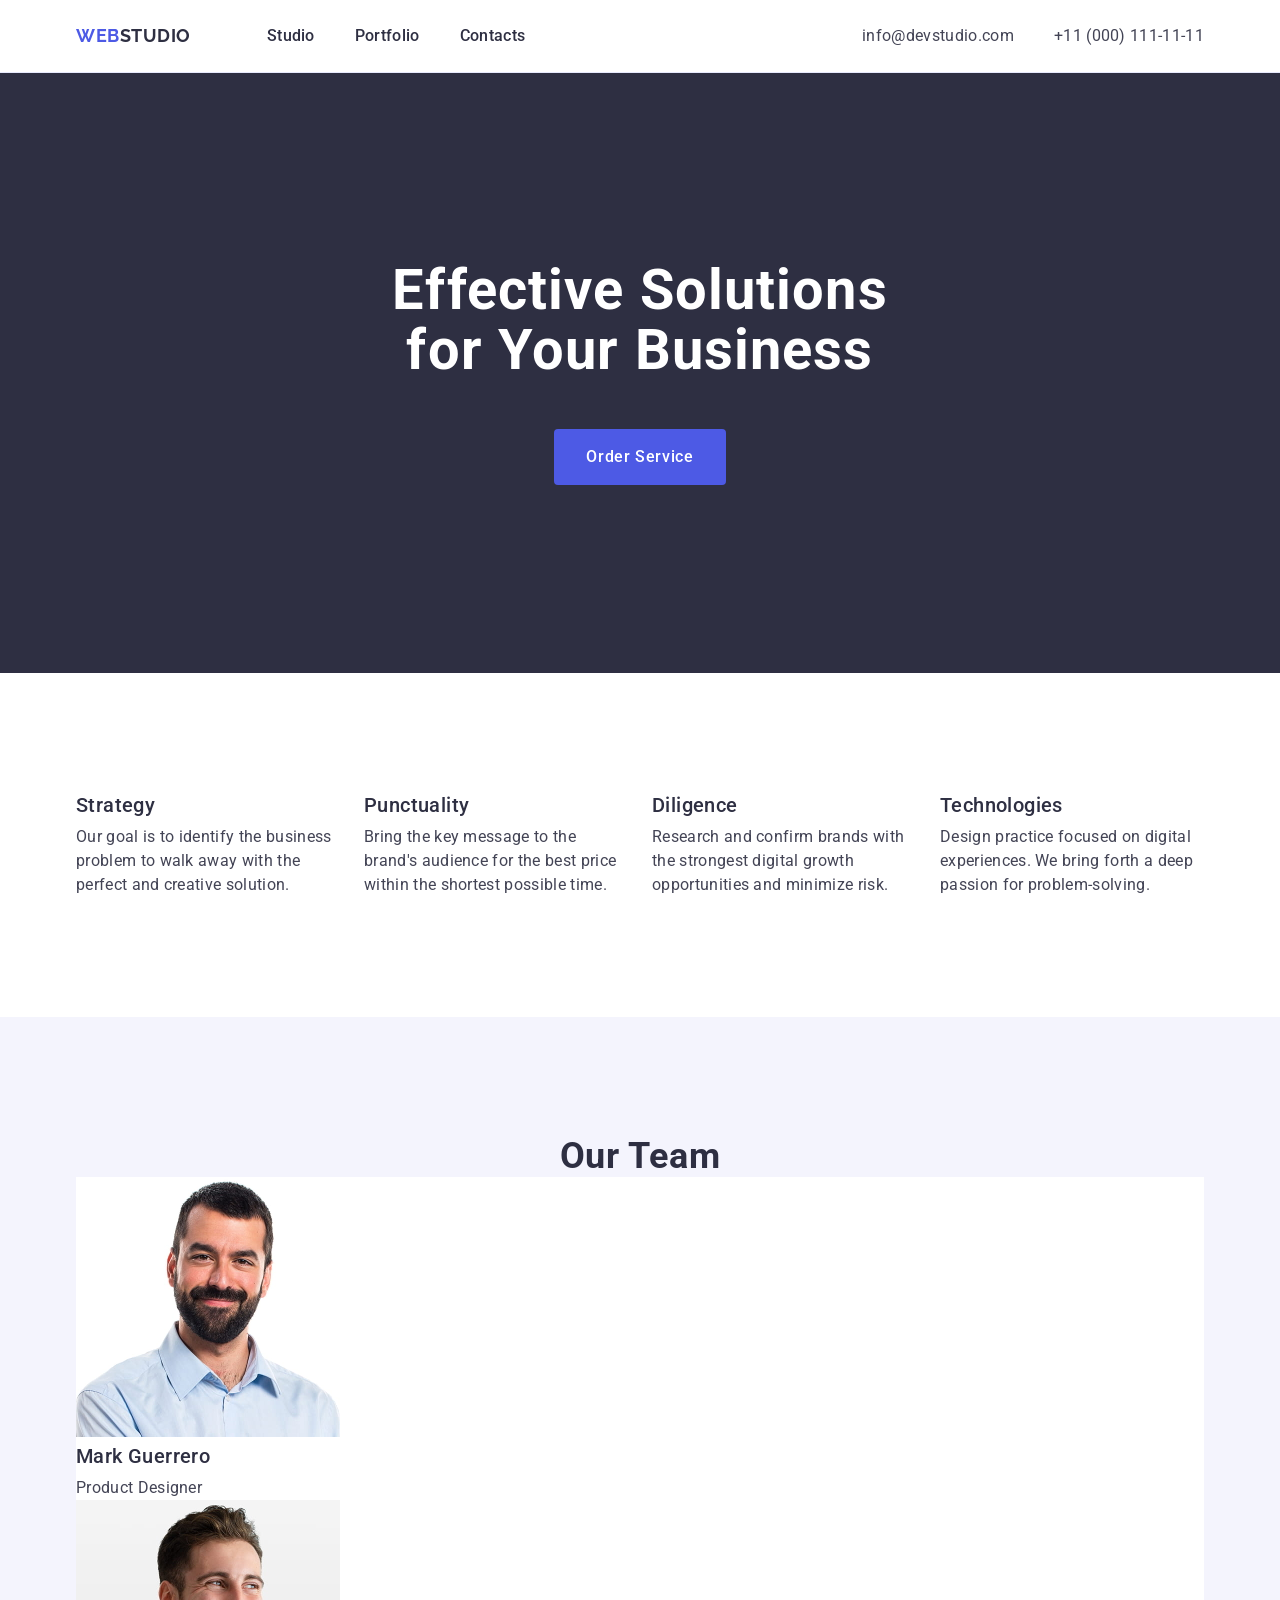
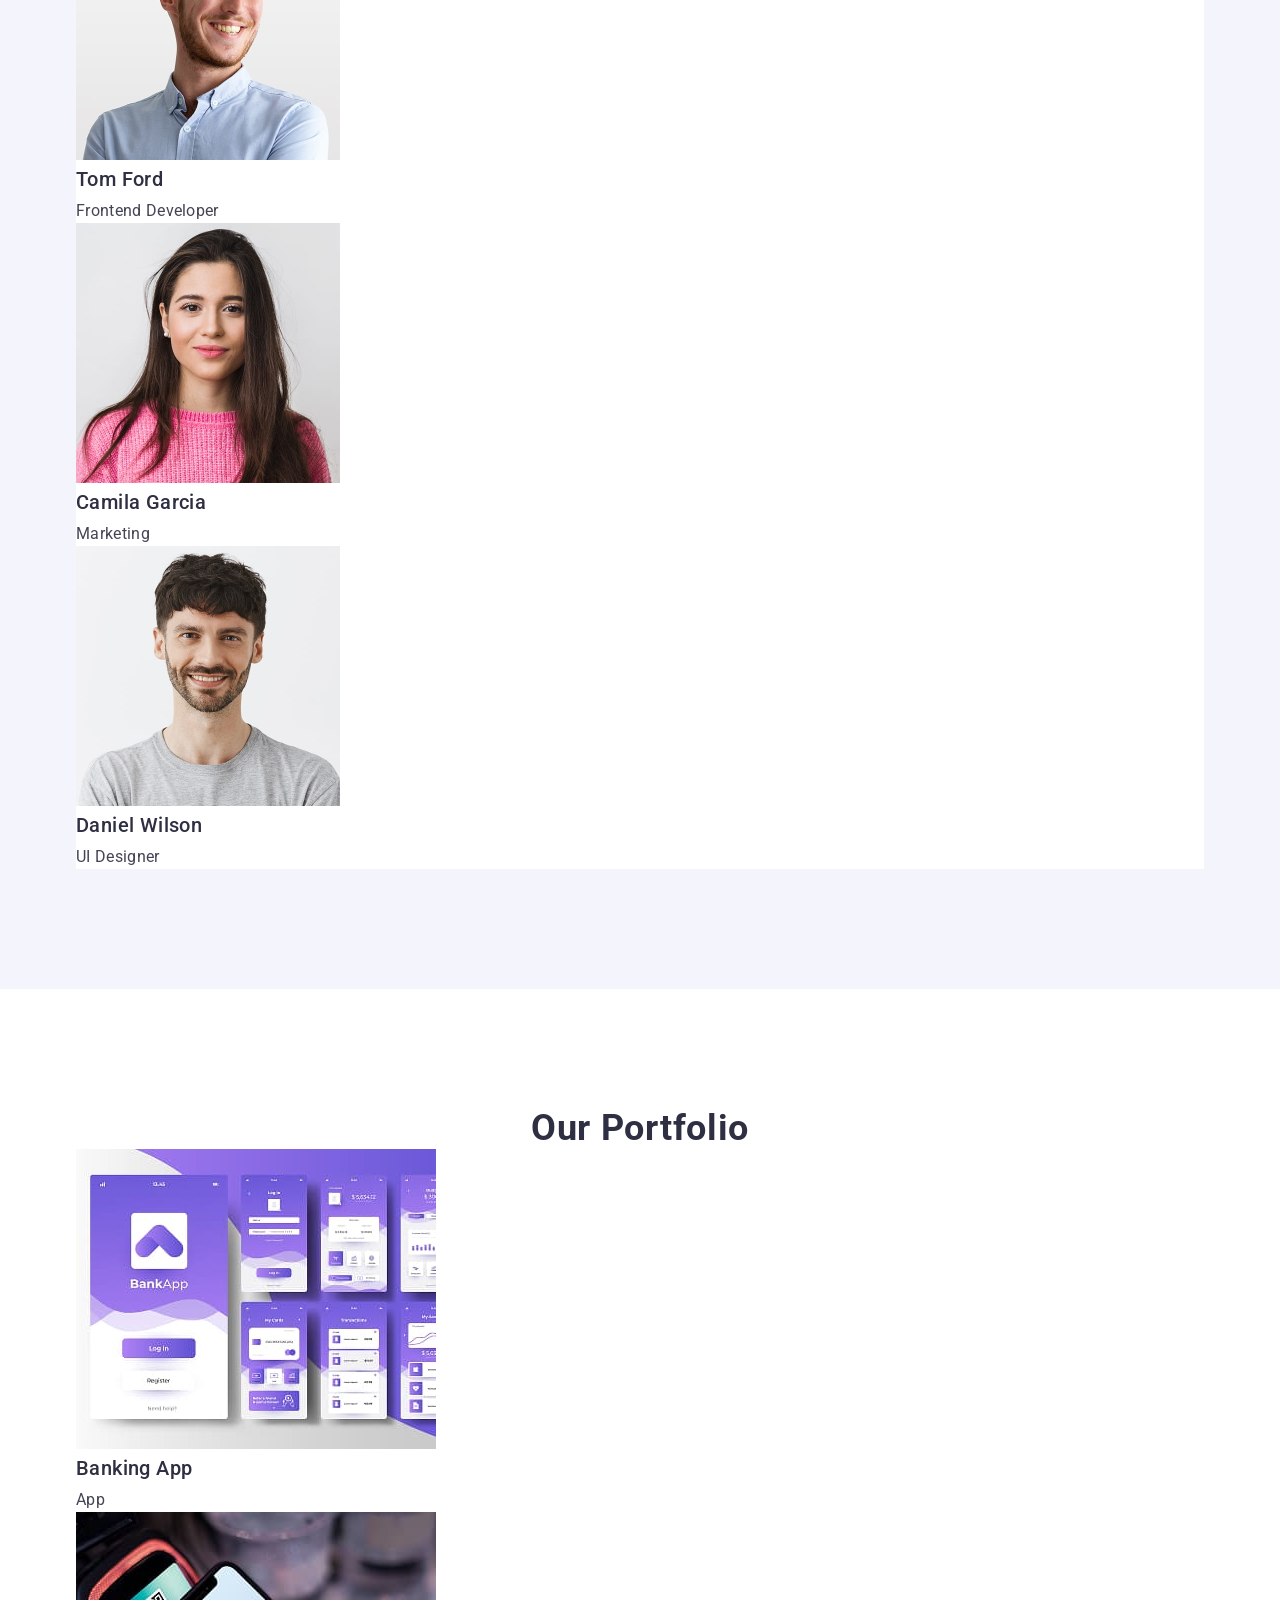
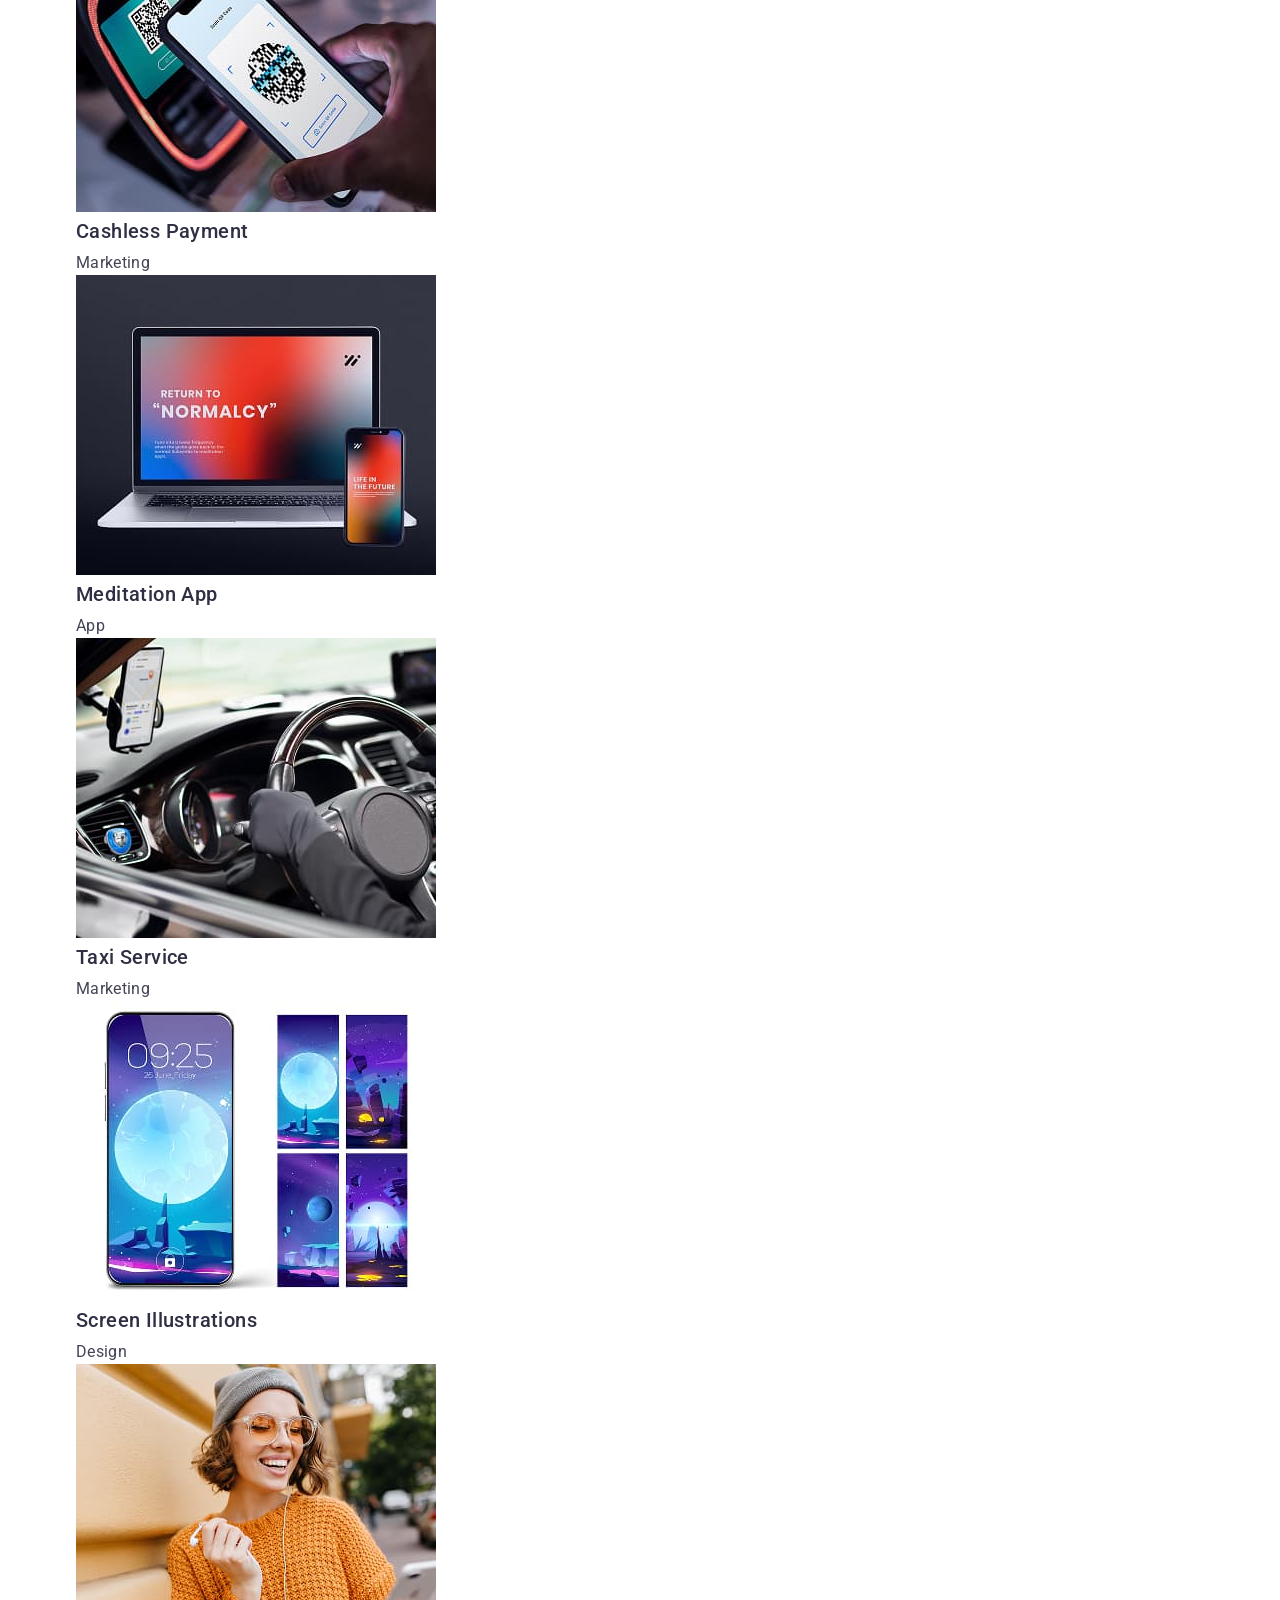
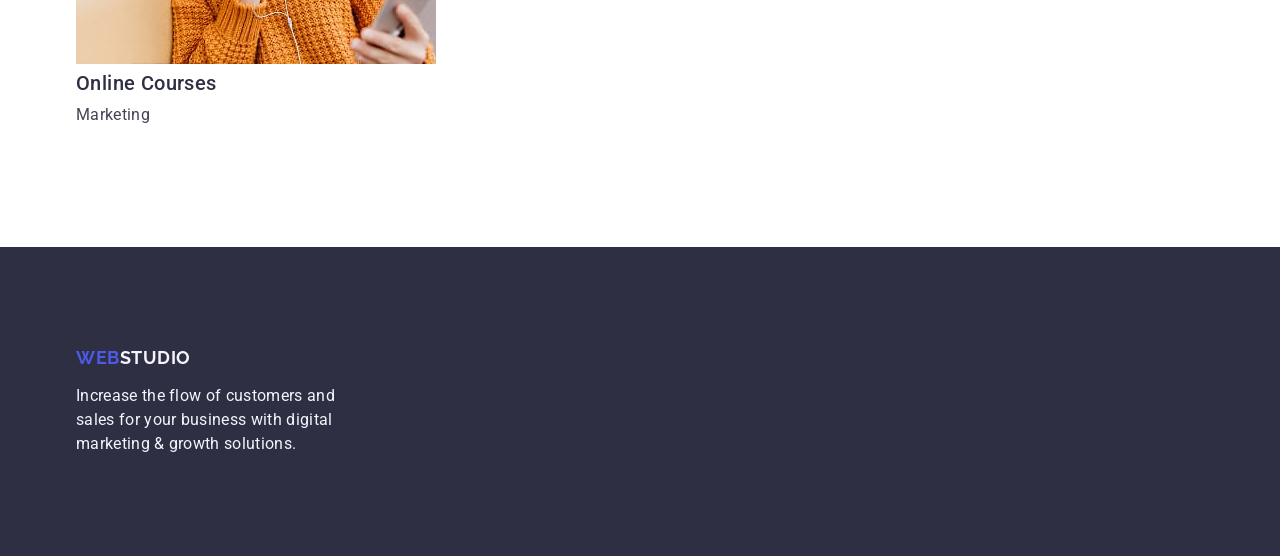
==== commit ca01465d: "add benefits footer" ====
--- a/index.html
+++ b/index.html
@@ -69,7 +69,7 @@
       <!-- BENEFITS SECTION -->
       <section class="section benefits">
         <div class="container">
-          <h2 hidden>Our benefits</h2>
+          <h2 class="visually-hidden">Our benefits</h2>
           <ul class="benefits-list">
             <li class="benefits-item">
               <h3 class="section-subtitle">Strategy</h3>
@@ -220,7 +220,7 @@
       </section>
     </main>
     <footer class="page-footer">
-      <div class="container footer-container">
+      <div class="container">
         <a class="logo footer-logo" href="./index.html"
           >Web<span class="logo-part">Studio</span></a
         >
--- a/css/styles.css
+++ b/css/styles.css
@@ -48,7 +48,22 @@
   padding: 120px 0;
 }
 
+.visually-hidden {
+  position: absolute;
+  width: 1px;
+  height: 1px;
+  margin: -1px;
+  border: 0;
+  padding: 0;
+
+  white-space: nowrap;
+  clip-path: inset(100%);
+  clip: rect(0 0 0 0);
+  overflow: hidden;
+}
+
 .section-subtitle {
+  margin-bottom: 8px;
   font-weight: 500;
   font-size: 20px;
   line-height: 1.2;
@@ -172,8 +187,7 @@
   padding: 16px 32px;
   border: none;
   border-radius: 4px;   
-  margin: 0 auto; 
-  cursor: pointer;  
+  margin: 0 auto;   
   font-weight: 500;
   font-size: 16px;
   line-height: 1.5;
@@ -186,11 +200,19 @@
 .hero-btn:focus {
   background-color: var(--primary-accent-color);
 box-shadow: 0 4px 4px 0 rgba(0, 0, 0, 0.15);
-}
-
+} 
 /* ======== /HERO SECTION ======== */
 
 /* ======== BENEFITS SECTION ======== */
+
+.benefits-list {
+  display: flex;   
+  gap: 24px;
+}
+
+.benefits-item {
+  width: calc((100% - 3 * 24px) / 4);
+}
 
 /* ======== /BENEFITS SECTION ======== */
 
@@ -207,18 +229,21 @@
 
 /* ======== PAGE FOOTER ======== */
 .page-footer {
+  padding: 100px 0;
   background-color: var(--secondary-black-color);
 }
 
-/* .footer-container {
-  display: flex;
-} */
+.footer-logo {   
+  display: inline-block;
+  margin-bottom: 16px;
+}
 
 .footer-logo .logo-part {
   color: #f4f4fd;
 }
 
 .footer-desc {
+  max-width: 264px;
   font-weight: 400;
   font-size: 16px;
   color: #f4f4fd;
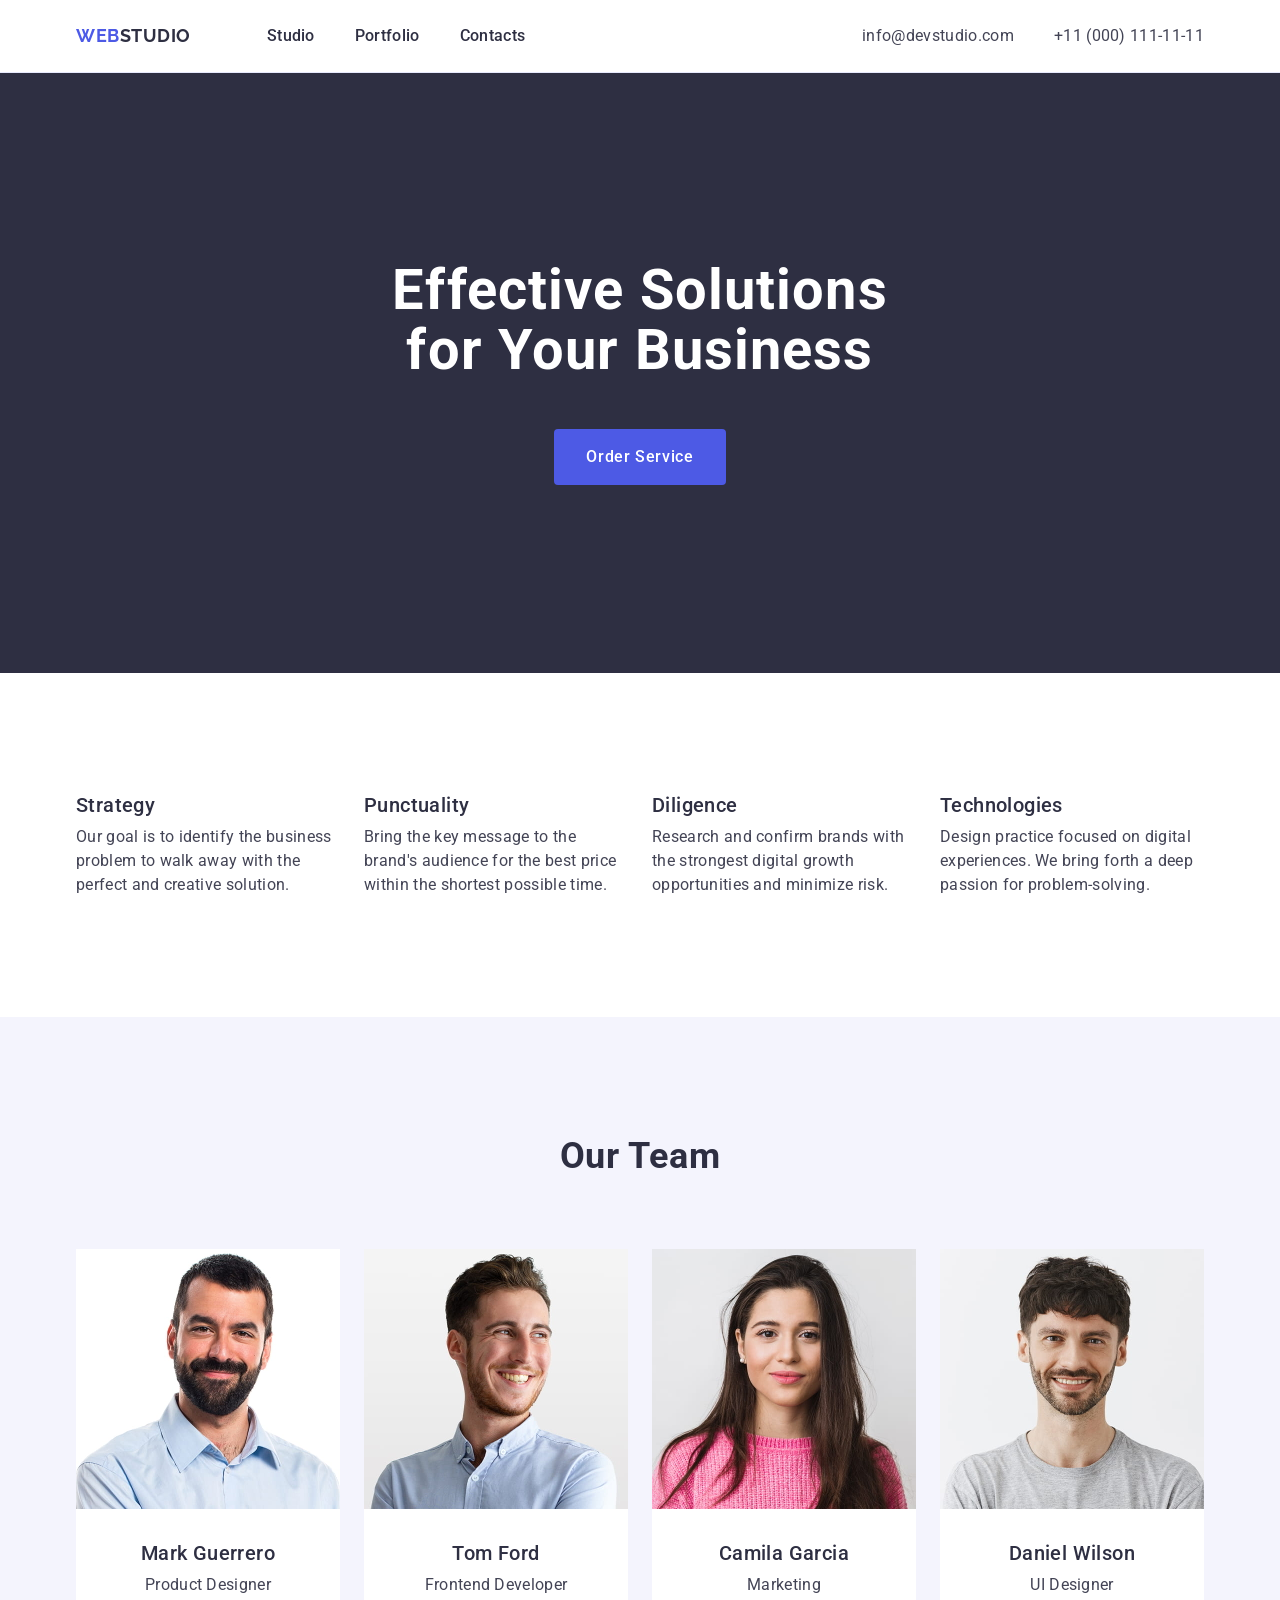
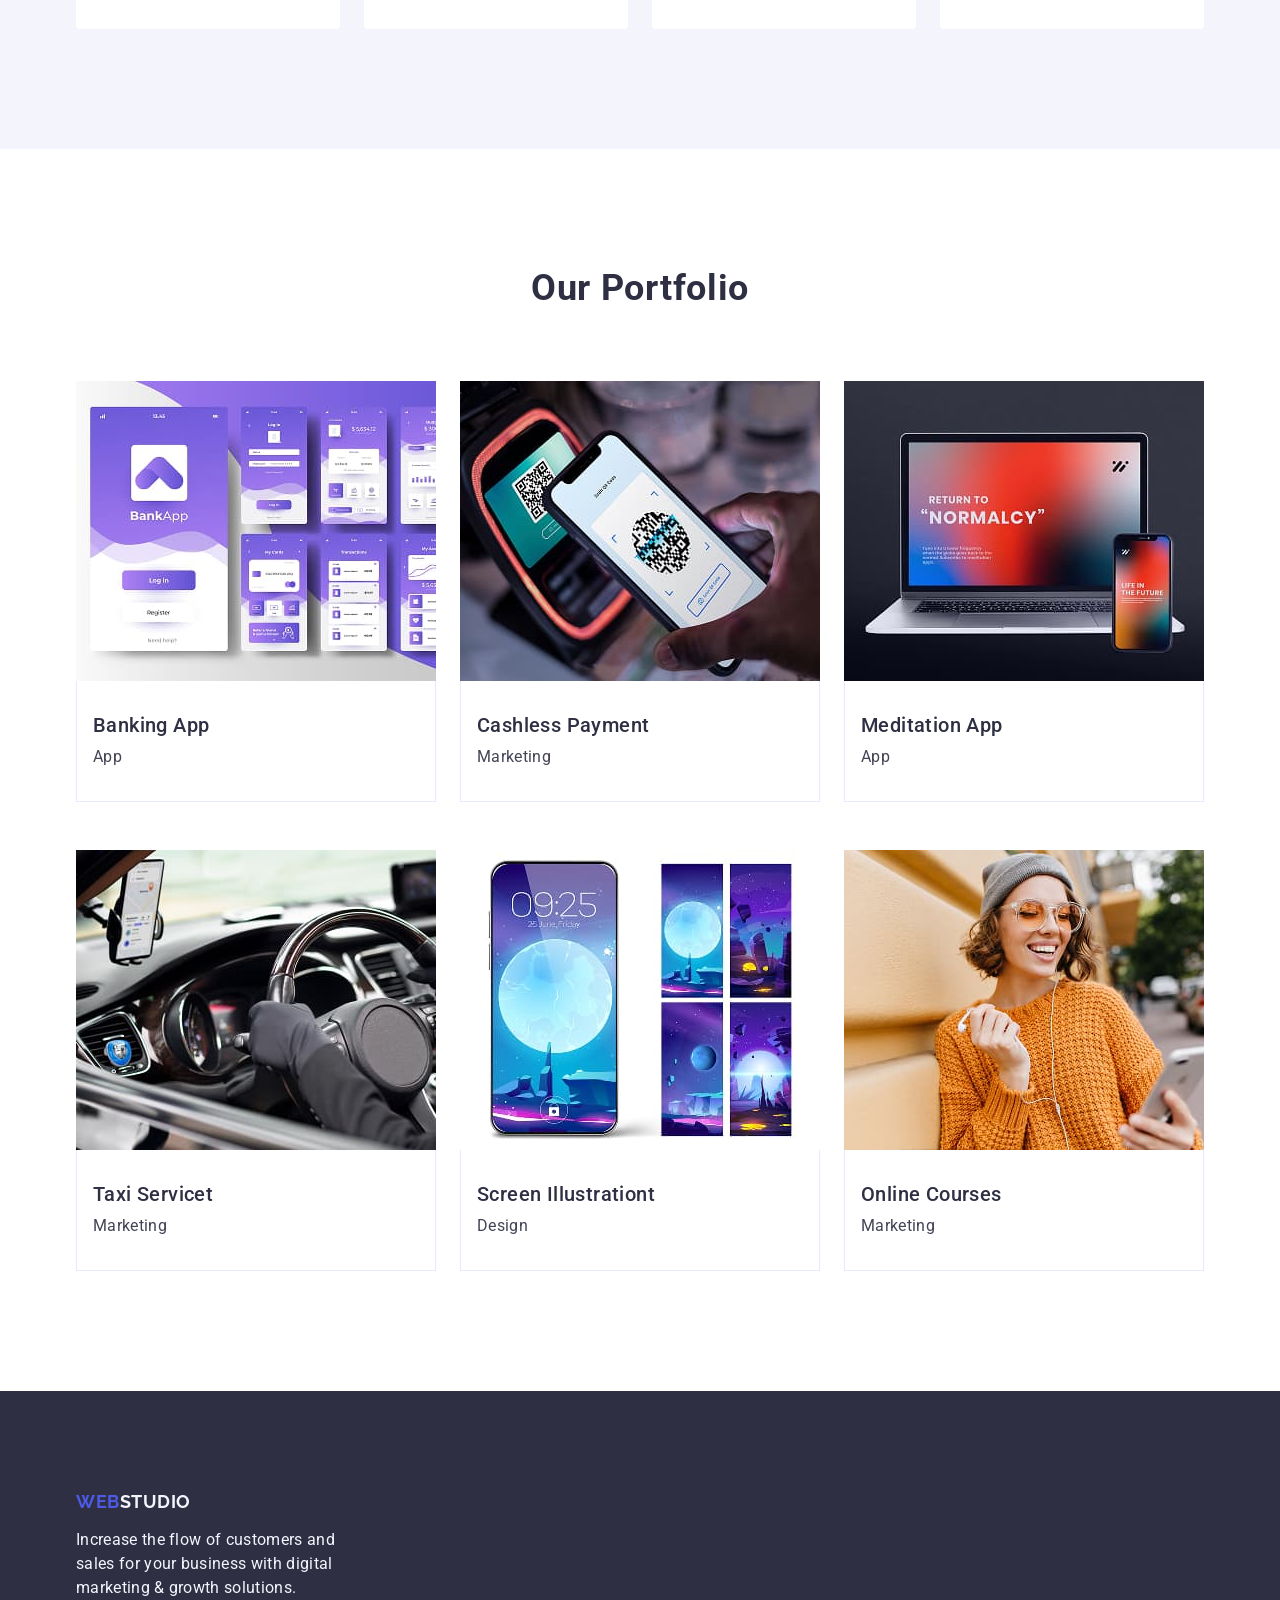
==== commit 557881d2: "add team portfolio" ====
--- a/index.html
+++ b/index.html
@@ -114,8 +114,10 @@
                 width="264"
                 height="260"
               />
-              <h3 class="section-subtitle">Mark Guerrero</h3>
-              <p class="team-desc">Product Designer</p>
+              <div class="team-content">
+                <h3 class="section-subtitle">Mark Guerrero</h3>
+                <p class="team-desc">Product Designer</p>
+              </div>
             </li>
             <li class="team-item">
               <img
@@ -124,8 +126,10 @@
                 width="264"
                 height="260"
               />
-              <h3 class="section-subtitle">Tom Ford</h3>
-              <p class="team-desc">Frontend Developer</p>
+              <div class="team-content">
+                <h3 class="section-subtitle">Tom Ford</h3>
+                <p class="team-desc">Frontend Developer</p>
+              </div>
             </li>
             <li class="team-item">
               <img
@@ -134,8 +138,10 @@
                 width="264"
                 height="260"
               />
-              <h3 class="section-subtitle">Camila Garcia</h3>
-              <p class="team-desc">Marketing</p>
+              <div class="team-content">
+                <h3 class="section-subtitle">Camila Garcia</h3>
+                <p class="team-desc">Marketing</p>
+              </div>
             </li>
             <li class="team-item">
               <img
@@ -144,8 +150,10 @@
                 width="264"
                 height="260"
               />
-              <h3 class="section-subtitle">Daniel Wilson</h3>
-              <p class="team-desc">UI Designer</p>
+              <div class="team-content">
+                <h3 class="section-subtitle">Daniel Wilson</h3>
+                <p class="team-desc">UI Designer</p>
+              </div>
             </li>
           </ul>
         </div>
@@ -155,65 +163,77 @@
         <div class="container">
           <h2 class="section-title">Our Portfolio</h2>
           <ul class="portfolio-list">
-            <li>
+            <li class="portfolio-item">
               <img
                 src="./images/portfolio/banking.jpg"
                 alt="Banking App"
                 width="360"
                 height="300"
               />
-              <h3 class="section-subtitle">Banking App</h3>
-              <p class="portfolio-desc">App</p>
-            </li>
-            <li>
+              <div class="portfolio-content">
+                <h3 class="section-subtitle">Banking App</h3>
+                <p class="portfolio-desc">App</p>
+              </div>
+            </li>
+            <li class="portfolio-item">
               <img
                 src="./images/portfolio/cashless.jpg"
                 alt="Cashless Payment"
                 width="360"
                 height="300"
               />
-              <h3 class="section-subtitle">Cashless Payment</h3>
-              <p class="portfolio-desc">Marketing</p>
-            </li>
-            <li>
+              <div class="portfolio-content">
+                <h3 class="section-subtitle">Cashless Payment</h3>
+                <p class="portfolio-desc">Marketing</p>
+              </div>
+            </li>
+            <li class="portfolio-item">
               <img
                 src="./images/portfolio/meditation.jpg"
                 alt="Meditation App"
                 width="360"
                 height="300"
               />
-              <h3 class="section-subtitle">Meditation App</h3>
-              <p class="portfolio-desc">App</p>
-            </li>
-            <li>
+              <div class="portfolio-content">
+                <h3 class="section-subtitle">Meditation App</h3>
+                <p class="portfolio-desc">App</p>
+              </div>
+            </li>
+            <li class="portfolio-item">
               <img
                 src="./images/portfolio/taxi.jpg"
                 alt="Taxi Service"
                 width="360"
                 height="300"
               />
-              <h3 class="section-subtitle">Taxi Service</h3>
-              <p class="portfolio-desc">Marketing</p>
-            </li>
-            <li>
+              <div class="portfolio-content">
+                <h3 class="section-subtitle">Taxi Servicet</h3>
+                <p class="portfolio-desc">Marketing</p>
+              </div>
+            </li>
+            <li class="portfolio-item">
               <img
                 src="./images/portfolio/screen.jpg"
                 alt="Screen Illustrations"
                 width="360"
                 height="300"
               />
-              <h3 class="section-subtitle">Screen Illustrations</h3>
-              <p class="portfolio-desc">Design</p>
-            </li>
-            <li>
+              <div class="portfolio-content">
+                <h3 class="section-subtitle">Screen Illustrationt</h3>
+                <p class="portfolio-desc">Design</p>
+              </div>
+            </li>
+            <li class="portfolio-item">
               <img
                 src="./images/portfolio/online.jpg"
                 alt="Online Courses"
                 width="360"
                 height="300"
               />
-              <h3 class="section-subtitle">Online Courses</h3>
-              <p class="portfolio-desc">Marketing</p>
+              <div class="portfolio-content">
+                <h3 class="section-subtitle">Online Courses</h3>
+                <p class="portfolio-desc">Marketing</p>
+              </div>
             </li>
           </ul>
         </div>
--- a/css/styles.css
+++ b/css/styles.css
@@ -26,7 +26,13 @@
   padding: 0;
 }
 
-h1, h2, h3, h4, h5, h6, p {
+h1,
+h2,
+h3,
+h4,
+h5,
+h6,
+p {
   margin: 0;
 }
 
@@ -41,7 +47,7 @@
 .container {
   max-width: 1158px;
   padding: 0 15px;
-  margin: 0 auto; 
+  margin: 0 auto;
 }
 
 .section {
@@ -79,6 +85,7 @@
 }
 
 .section-title {
+  margin-bottom: 72px;
   font-weight: 700;
   font-size: 36px;
   line-height: 1.11;
@@ -90,9 +97,8 @@
 /* ======== /COMMON STYLES ======== */
 
 /* ======== HEADER STYLES ======== */
-
 .page-header {
-  border-bottom: 1px solid #e7e9fc;     
+  border-bottom: 1px solid #e7e9fc;
 }
 
 .header-container {
@@ -102,7 +108,7 @@
 
 .header-nav {
   display: flex;
-  align-items: center;   
+  align-items: center;
 }
 
 .logo {
@@ -127,7 +133,7 @@
 .nav-list {
   display: flex;
   align-items: center;
-  gap: 40px;  
+  gap: 40px;
 }
 
 .nav-link {
@@ -172,41 +178,40 @@
 
 .main-title {
   max-width: 496px;
-  margin: 0 auto 48px auto;  
+  margin: 0 auto 48px auto;
   text-align: center;
   font-weight: 700;
   font-size: 56px;
-  line-height: 1.07;   
+  line-height: 1.07;
   letter-spacing: 0.02em;
   color: var(--primary-white-color);
 }
 
 .hero-btn {
   display: block;
-  min-width: 169px;   
+  min-width: 169px;
   padding: 16px 32px;
   border: none;
-  border-radius: 4px;   
-  margin: 0 auto;   
+  border-radius: 4px;
+  margin: 0 auto;
   font-weight: 500;
   font-size: 16px;
   line-height: 1.5;
   letter-spacing: 0.04em;
-  color: var(--primary-white-color);   
+  color: var(--primary-white-color);
   background-color: #4d5ae5;
 }
 
 .hero-btn:hover,
 .hero-btn:focus {
   background-color: var(--primary-accent-color);
-box-shadow: 0 4px 4px 0 rgba(0, 0, 0, 0.15);
-} 
+  box-shadow: 0 4px 4px 0 rgba(0, 0, 0, 0.15);
+}
 /* ======== /HERO SECTION ======== */
 
 /* ======== BENEFITS SECTION ======== */
-
 .benefits-list {
-  display: flex;   
+  display: flex;
   gap: 24px;
 }
 
@@ -221,11 +226,50 @@
   background-color: #f4f4fd;
 }
 
+.team-list {
+  display: flex;
+  gap: 24px;
+}
+
 .team-item {
+  width: calc((100% - 3 * 24px) / 4);
+  border-radius: 0 0 4px 4px;
   background-color: var(--primary-white-color);
 }
 
+.team-item img {
+  display: block;
+}
+
+.team-content {
+  padding: 32px 16px;
+  text-align: center;
+}
+
 /* ======== /TEAM SECTION ======== */
+
+/* ======== PORTFOLIO SECTION ======== */
+.portfolio-list {
+  display: flex;
+  flex-wrap: wrap;
+  gap: 48px 24px;
+}
+
+.portfolio-item {
+  width: calc((100% - 2 * 24px) / 3);
+}
+
+.portfolio-item img {
+  display: block;
+}
+
+.portfolio-content {
+  border-bottom: 1px solid #e7e9fc;
+  border-left: 1px solid #e7e9fc;
+  border-right: 1px solid #e7e9fc;
+  padding: 32px 16px;
+}
+/* ======== /PORTFOLIO SECTION ======== */
 
 /* ======== PAGE FOOTER ======== */
 .page-footer {
@@ -233,7 +277,7 @@
   background-color: var(--secondary-black-color);
 }
 
-.footer-logo {   
+.footer-logo {
   display: inline-block;
   margin-bottom: 16px;
 }
